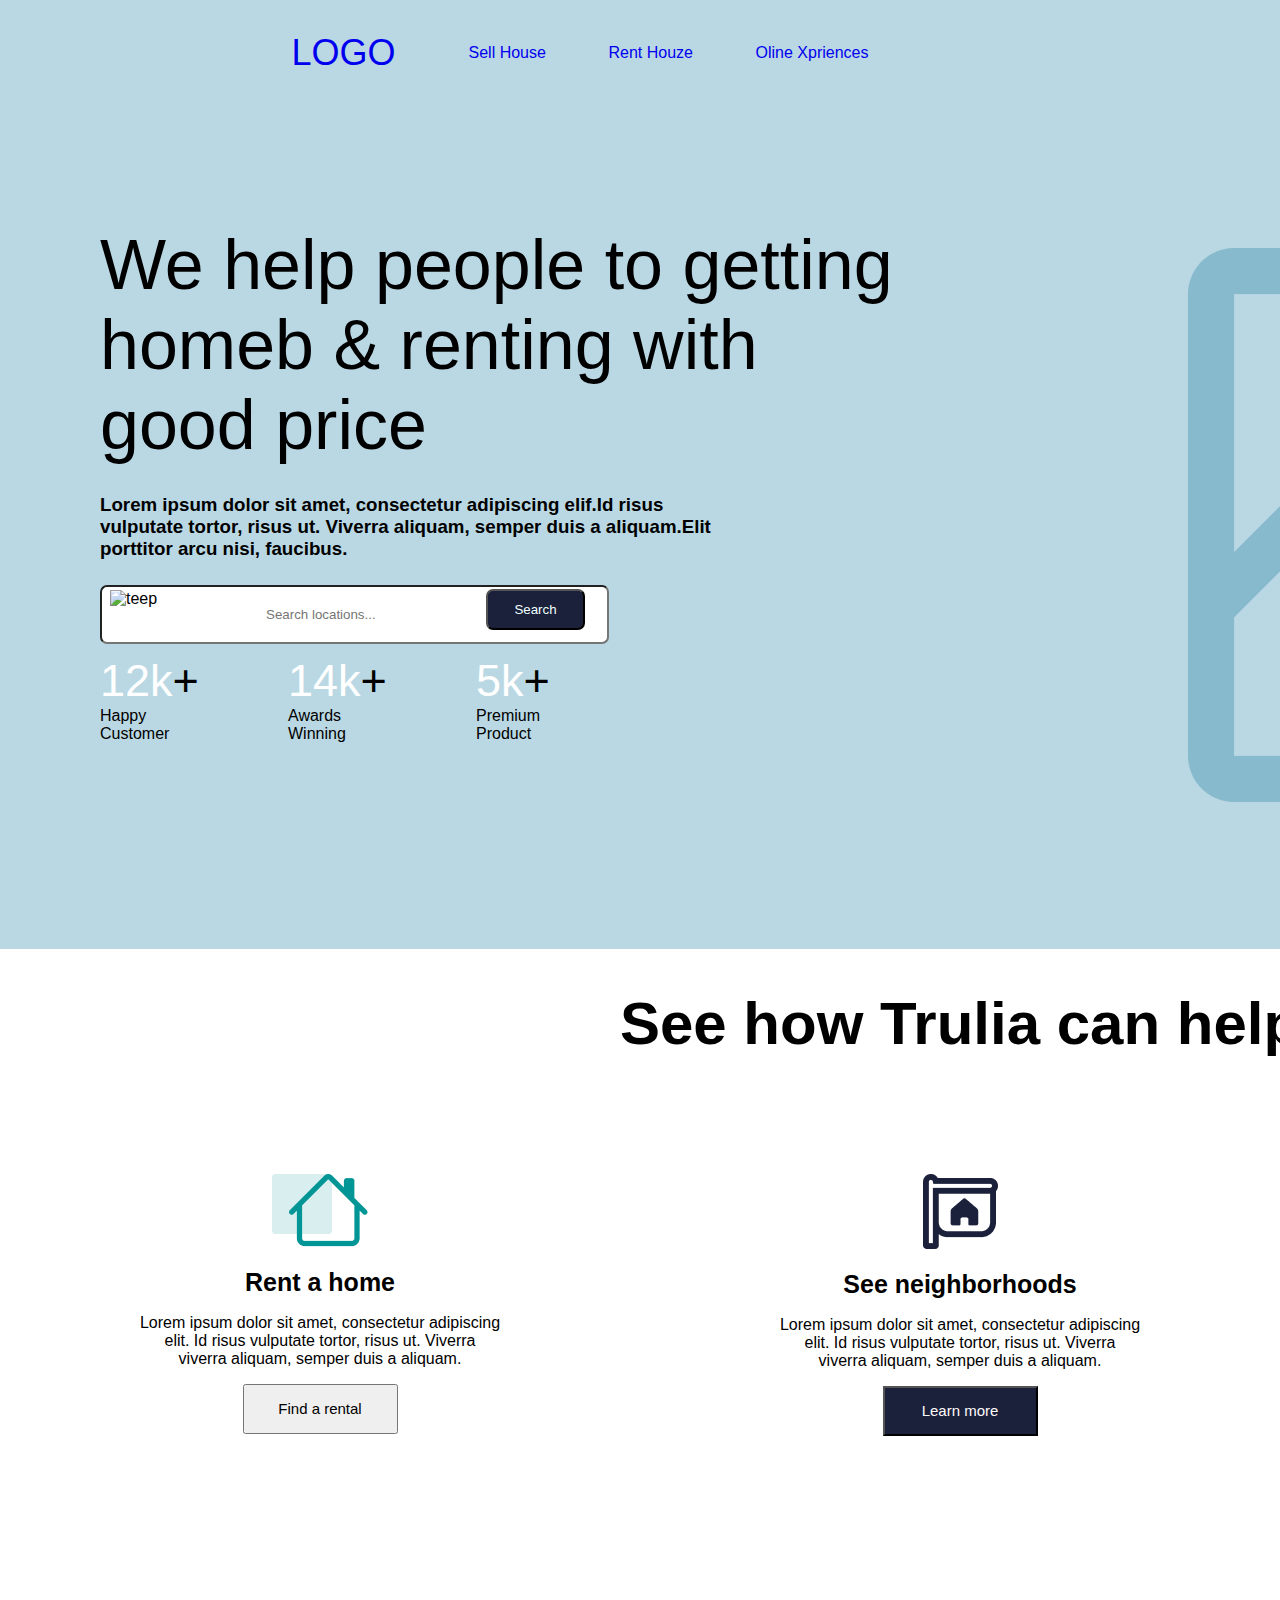
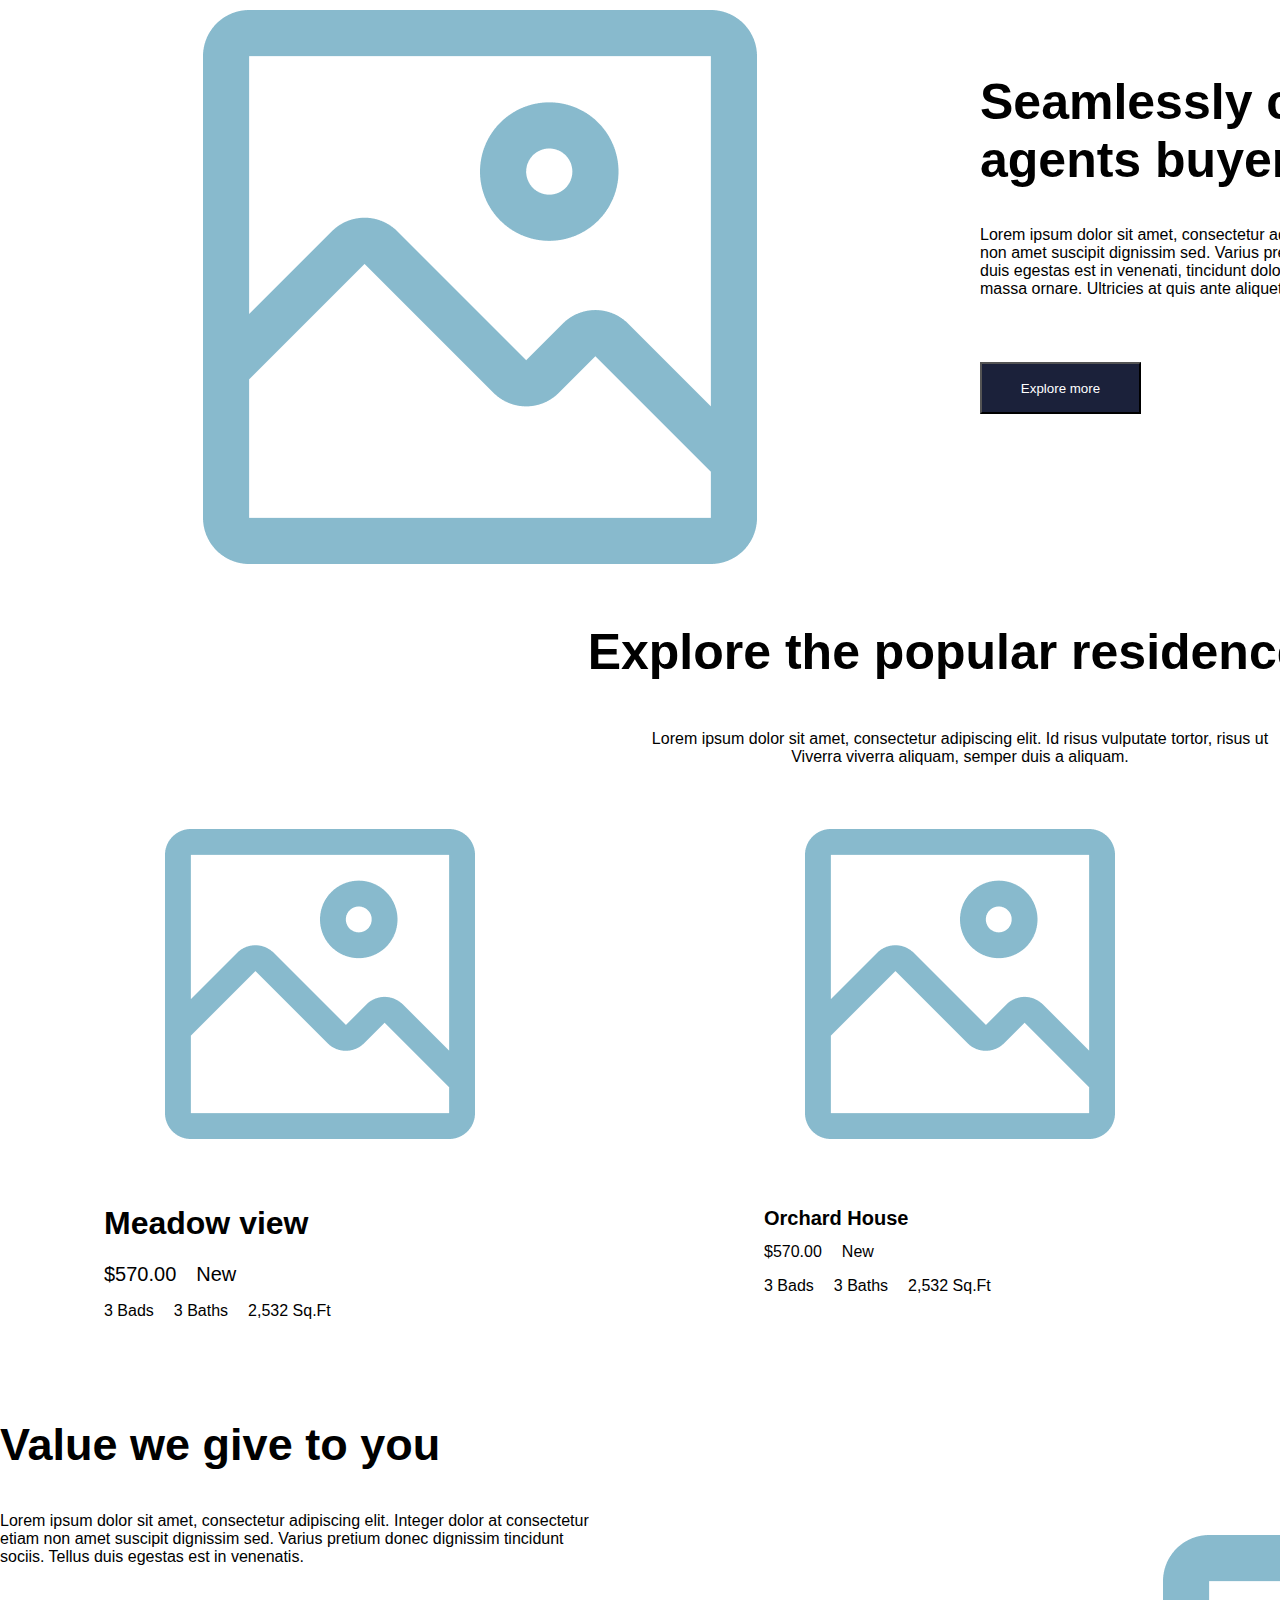
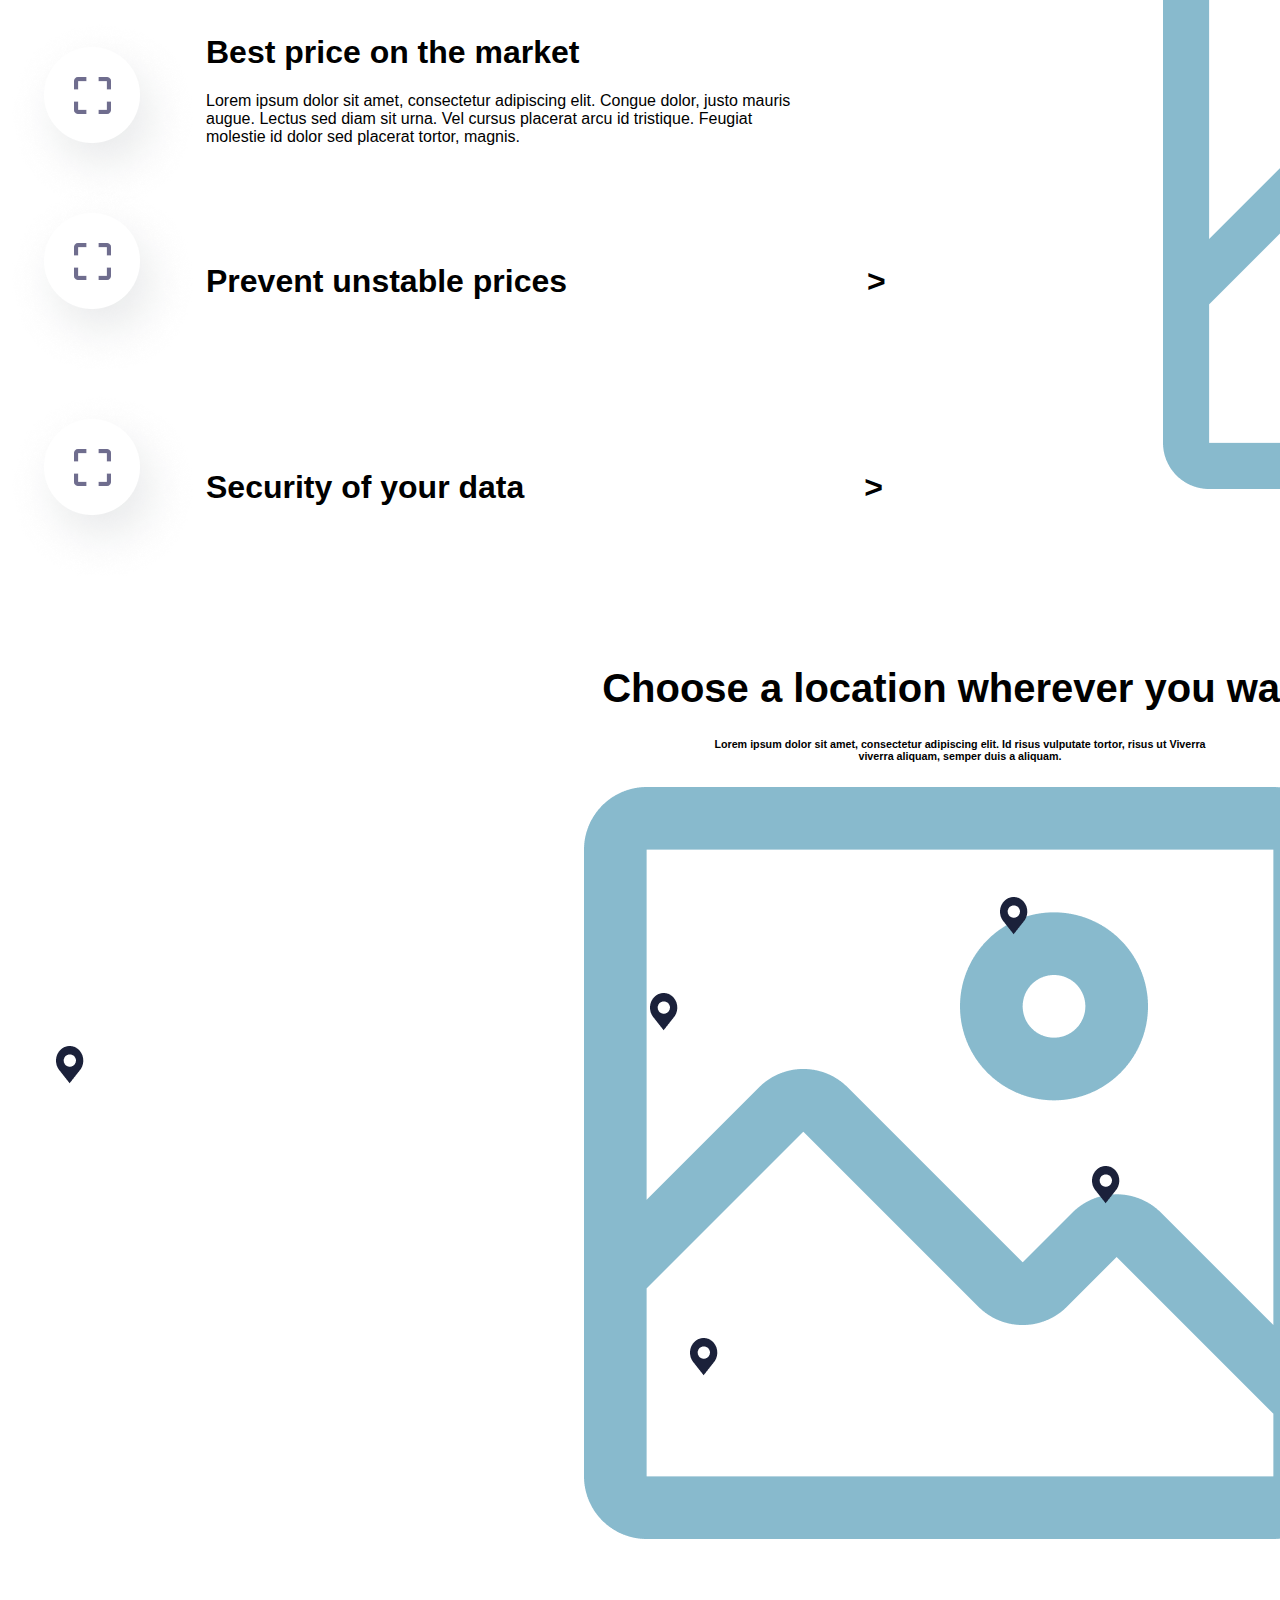
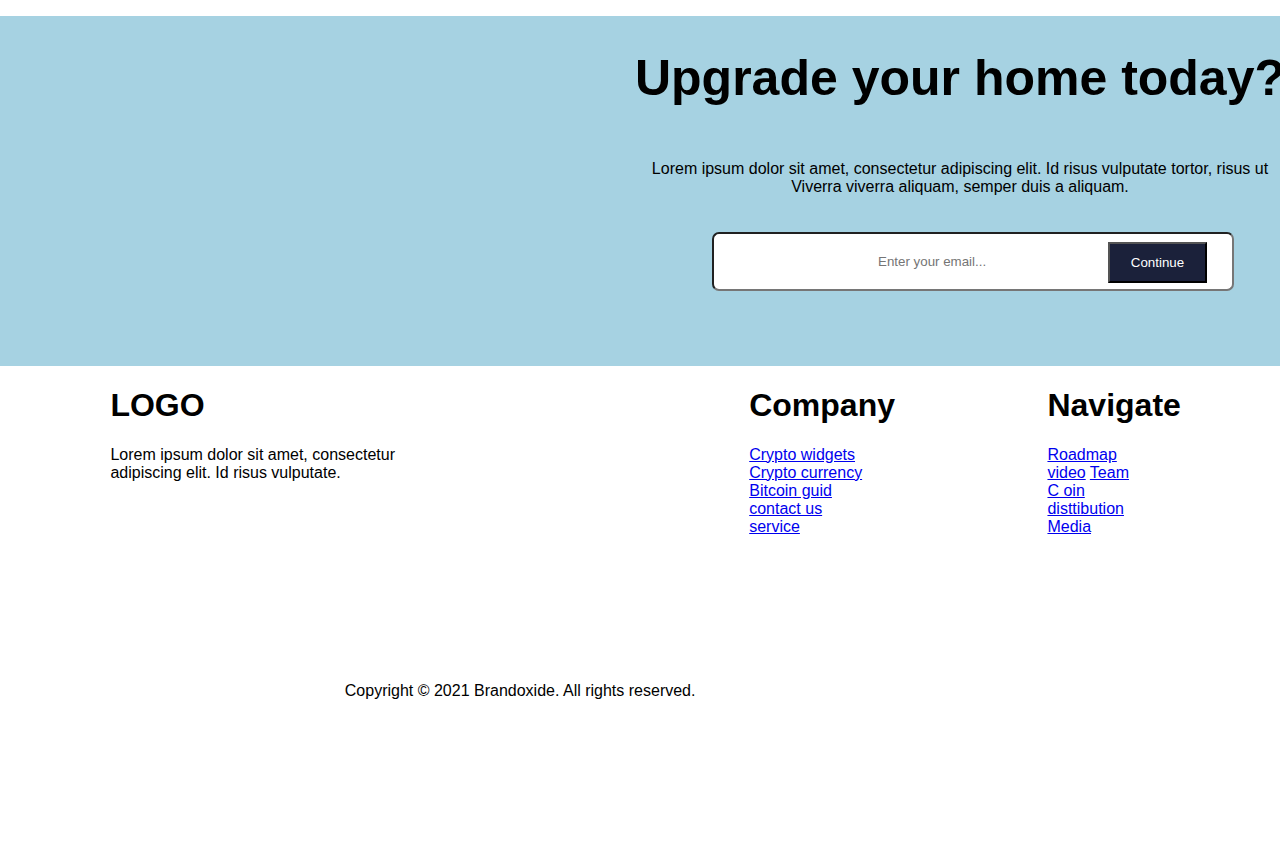
==== index.html @ f3834eff "furts commit" ====
<!DOCTYPE html>
<html lang="en">
<head>
    <meta charset="UTF-8">
    <meta http-equiv="X-UA-Compatible" content="IE=edge">
    <meta name="viewport" content="width=device-width, initial-scale=1.0">
    <title>Document</title>
    <link rel="stylesheet" href="./css/style.css">
</head>
<body>                                                                                                                                                                                                                                                                                                                                  
    <header> 
        <div class="headCon1">
            <a href="#" class="retbul">LOGO</a>
            <div class="nabber">
                <a href="#" class="rethomme">Sell House</a>
                <a href="#" class="aquae">Rent Houze</a>
                <a href="#"  class="qahfa">Oline Xpriences</a>
            </div>
        </div>
            
        <div class="headCon2">
            <a href="#" class="terrsp">Sign  In</a>
       
            <div class="retver">
                <button href="#" class="topmaa">Register</button>
            </div>
        </div>   
    </header>
     <section class="onePage">
         <div class="revanch">
                <div class="canas1">
                    <div class="fateras">We help people to getting homeb & renting with good price</div>
                 </div>
                <div class="redret1">
                    <h3 class="uzunmi">Lorem ipsum dolor sit amet, consectetur adipiscing elif.Id risus vulputate tortor, risus ut.
                            Viverra aliquam, semper duis a aliquam.Elit porttitor arcu nisi, faucibus.</h3>
                </div>
        
                <div class="koptok2">
                    <input type="text" id="text" placeholder="Search locations..." name="Search locations..">
                    <div class=" reqeuy">
                         <img src="img/Search.png" alt=" teep">
                        
                    </div>
                    <div class="dataf">
                        <button class="refret">Search</button>
                    </div>
                </div> 
                <div class="dajjaOta">
                    <div class="dajja">
                        <span href="#" class="rettak">12k<span>+</span></span>
                        <span href="#" class="hdfgsd">Happy  Customer</span>
                    </div>
                    <div class="dajja">
                        <span href="#" class="rettak">14k<span>+</span></span>
                        <span href="#" class="hdfgsd">Awards <br/>Winning</span>
                    </div>
                    <div class="dajja">
                        <span href="#" class="rettak">5k<span>+</span></span>
                        <span href="#" class="hdfgsd">Premium Product</span>
                    </div>
                </div> 
            </div>

                <div class="pench">
                <div class="redder">
                        <img src="./img/Group  tedr.png" alt="sheep">
                </div>
            </div>
    </section> 
    <section class="ikkiPage">
        <div class="kantener1">
           <h1>See how Trulia can help</h1>
        </div>
        <div class="konter2">
            <div class="bola1">
                <img src="./img/Group 22.png" alt="">
                <h1 class="boopd">Rent a home</h1>
                <p class="nader">Lorem ipsum dolor sit amet, consectetur adipiscing elit. Id risus vulputate tortor,
                     risus ut. Viverra viverra aliquam, semper duis a aliquam.</p>
                <button class="marta">Find a rental</button>
            </div>
            <div class="bolakay2">
                <img src="./img/Group12.png" alt="">
                <h1 class="boopd">See neighborhoods</h1>
                <p class="nader">Lorem ipsum dolor sit amet, consectetur adipiscing elit. Id risus vulputate tortor,
                     risus ut. Viverra viverra aliquam, semper duis a aliquam.</p>
                <button class="hreade">Learn more</button>
            </div>
        
            <div class="bolaga3">
                <img src="./img/Group 22.png" alt="">
                <h1 class="boopd">Buy a home</h1>
                <p class="nader">Lorem ipsum dolor sit amet, consectetur adipiscing elit. Id risus vulputate tortor,
                     risus ut. Viverra viverra aliquam, semper duis a aliquam.</p>
                <button class="marta">Find a home</button>
            </div>
        </div> 
    </section>
    <section class="texnika3">
        <div class="opshis1">
            <img src="./img/Group  tedr.png" alt="">
        </div>
        <div class="buladi2">
            <h1 class="happa1">Seamlessly connecting agents buyers,
                and sellers  
            </h1>
                <p class="hafatpe2">Lorem ipsum dolor sit amet, consectetur adipiscing elit.
                Integer dolor at consectetur etiam non amet suscipit dignissim sed.
                Varius pretium donec dignissim tincidunt sociis. Tellus duis egestas est in venenati,
                tincidunt dolor ut eu.
                Cursus tincidunt urna, quis duis sed massa ornare.
                Ultricies at quis ante aliquet fringilla.
            </p>
            <button class="happo">Explore more</button>
        </div>
    </section>
    <section class="karzen0">
        <div class="vaytte1">
            <h1 class="ballep1">Explore the popular residences</h1>
            <p class="navbat2">Lorem ipsum dolor sit amet,
                 consectetur adipiscing elit.
                 Id risus vulputate tortor,
                 risus ut Viverra viverra aliquam,
                 semper duis a aliquam.
            </p>
        </div>
        <div class="ggddrr">
            <div class="vazifa1">
                <div class="varser1">
                <img src="./img/Group 23.png" alt="">
                </div>
                <div class="alloo1">
                   <h1 class="allee1">Meadow view</h1>
                   <span class="defre2">$570.00<span class="perfe1">New</span></span>
                   <p class="marfe3"><span> 3 Bads<span class="marfe5">3 Baths<span class="marref">2,532 Sq.Ft</span></span></span></p> 
                </div>
            </div>
            <div class="vaziyat2">
                <div class="vazzzif12">
                <img src="./img/Group 23.png" alt="">
                </div>
                <div class="allo13">
                    <h1 class="allee114">Orchard House</h1>
                    <span class="defre15">$570.00<span class="perfe16">New</span></span>
                    <p class="marfe17">3 Bads<span class="marfi18">3 Baths<span class="marf19">2,532 Sq.Ft</span></span></p> 
                 </div>
            </div>
            <div class="vadaga3"> 
                <div class="vadter20">
                <img src="./img/Group 23.png" alt="">
                </div>
                <div class="allo21">
                    <h1 class="allee22">School House</h1>
                    <span class="defre23">$570.00<span class="perfe25">New</span></span>
                    <p class="marfe26">3 Bads<span class="marfi28">3 Baths<span class="marf29">2,532 Sq.Ft</span></span></p> 
                 </div>
            </div>
        </div>
    </section>
    <section class="kantenir111">
        <div class="kantur22">
            <h1 class="kante1">Value we give to you</h1>
            <p class="konte2">Lorem ipsum dolor sit amet, consectetur adipiscing elit.
                 Integer dolor at consectetur etiam non amet suscipit dignissim sed.
                 Varius pretium donec dignissim tincidunt sociis.
                 Tellus duis egestas est in venenatis.
            </p>
            <div class="konmrte3">
                <div class="kollt1">
                    <img src="./img/Group 35.png" alt=""> 
                </div> 
                <div class="kolmar2">                                                    
                    <h1 class="konmer1">Best price on the market</h1>
                    <p class="karew">Lorem ipsum dolor sit amet, consectetur adipiscing elit.
                     Congue dolor, justo mauris augue. Lectus sed diam sit urna.
                     Vel cursus placerat arcu id tristique.
                     Feugiat molestie id dolor sed placerat tortor, magnis.
                    </p>
                </div>        
            </div>
            <div class="konbar3">
                <img src="./img/Group 35.png" alt="">
                <h1 class="kaweq3">Prevent unstable prices<span class="terrop">></span></h1>
            </div>
            <div class="konqer4">
                <img src="./img/Group 35.png" alt="">
                <h1 class="kaweq4">Security of your data<span class="terrop4">></span></h1>
            </div>
            
        </div>
        <div class="kantyur33">
            <img src="./img/Group  tedr.png" alt="">
        </div>
    </section>
    <section class="papkalar">
            <h1 class="papka1">Choose a location wherever you want</h1>
            <h6 class="papku2">Lorem ipsum dolor sit amet, consectetur adipiscing elit. Id risus vulputate tortor, risus ut Viverra viverra aliquam, semper duis a aliquam.</h6>
            <div class="pappala3"> 
                <img src="./img/Group 43.png" alt=""> 
             </div> 
             <img src="./img/Group 95.png" class="location1" alt="">
             <img src="./img/Group 95.png" class="location2" alt="">
             <img src="./img/Group 95.png" class="location3" alt="">
             <img src="./img/Group 95.png" class="location4" alt="">
             <img src="./img/Group 95.png" class="location5" alt="">
             <img src="./img/Group 95.png" class="location6" alt="">
             <img src="./img/Group 95.png" class="location7" alt="">
    </section>
    <section class="jurnal">
        <h1 class="jurna02">Upgrade your home today?</h1>
        <p class="jurnoa03">Lorem ipsum dolor sit amet,
             consectetur adipiscing elit.
             Id risus vulputate tortor,
            risus ut Viverra viverra aliquam,
             semper duis a aliquam.
        </p>
        <div class="jurnobe04">
            <input type="text" id="text" placeholder="Enter your email..." name="Search locations..">
        <div class="tyulon05">   
            <button class="turtyul05">Continue</button>
        </div>      
        </div>
    </section>
    <section class="papkalll">
        <div class="paaaa11">
            <div class="paaaaa1">
                <h1>LOGO</h1>
                <p>Lorem ipsum dolor sit amet, consectetur adipiscing elit. Id risus vulputate.</p>
            </div>        
            <div class="paaaaap2">
                <div href="#" class="ppaa1">
                <h1>Company</h1>
                <a href="#">Crypto widgets</a> 
                <a href="#"> Crypto currency</a>
                <a href="#">Bitcoin guid </a>
                <a href="#">contact us</a>
                <a href="#">service</a>
                </div>  
                    
                <div class="ppaa2">
                    <h1 href="#" >Navigate</h1>                
                    <a href="#">Roadmap</a> 
                    <a href="#">video</a>  
                    <a href="#">Team</a>   
                    <a href="#">C oin disttibution</a>   
                    <a href="#">Media</a>   
                </div>
                
                <div class="pppaa3">
                    <h1 href="#" class="psaqer">products</h1>
                    <a href="#">Hardware</a>   
                    <a href="#">Mining</a>    
                    <a href="#">Terade calls </a>    
                    <a href="#">Software</a>    
                    <a href="#">media</a>    
                
                </div>    
                <div class="ppaaa4">
                    <h1 href="#" class="lputer14">contact us</h1>
                    <a href="#">Mailing address</a>   
                    <a href="#">Suite 1100</a>    
                    <a href="#">0197876236</a>    
                    <a href="#">gmail</a>    
                </div>       
            </div>
        </div>
        <div class="battoppp">
            <p>Copyright © 2021 Brandoxide. All rights reserved.
            </p>
            <div class="batttpp">
                <p class="rred">Terms & Agreements</p>
                <div class="retter">
                <p class="fssser">Privecy Policy</p>
                </div>
            </div>
        </div>
    </section>
</body>
</html>
---- css/style.css ----
body{
    height: 952px;
    width: 1920px;
    margin: auto;
    font-family: sans-serif;
}
header{
    margin: 0 auto;
    width: 1920px;
    height: 105px;
    display: flex;
    align-items: center;
    justify-content:space-around;
    background: #BAD8E3; 
    
}
.headCon1{
    display: flex;
    align-items: center;
    justify-content:space-around;
    width: 650px;
    
    
    
}
.retbul{

   font-size: 36px;
   text-decoration: none;
}

.nabber{
    width: 400px;
    display: flex;
    justify-content: space-between;
    align-items: center;
}
.nabber >a{
    text-decoration: none;
}
  
.headCon2{
    display: flex;
    align-items: center;
    justify-content:space-between; 
     width: 250px;
    
}
.terrsp{
    text-decoration: none;
      font-size: 20px;
}
   
.topmaa{
   color: lemonchiffon;
   border-radius: 7px;
   height: 48px;
   width: 134px; 
   text-decoration: none;
   background-color: #1B213A;   
}

.onePage{
    margin: 0 auto;
    width: 1920px;
    height: 844px;
    display: flex;
    justify-content:center;
    background: #BAD8E3;
    
}

.revanch{
    width: 50%; 
    margin-left: 100px                                                                                                                                                                                      ;
}
.canas1{
    height:245px;
    width: 818px; 
    margin-top:120px ;
}
.fateras{
    font-size: 70px;
    text-decoration: none;
}
.redret1{
    margin-top: 24px;
    height: 91px;
    width: 630px;
}
.koptok2{
    height: 50px;
    width: 496px;
    display: flex;
    justify-content: space-between;
    position:absolute;
   
    
}
.reqeuy{
    position:absolute;
    top: 5px;
    left:10px;
    
}
input{
    padding: 0 164px;
     border-radius: 7px;
}




.rettop{
    text-decoration: none;
    
  
}
.dataf{
    position: absolute;
    top: 4px;
    right: 11px;
    
}
.refret{
    width: 99px;
    height: 41px;
    background-color: #1B213A;
    color: azure;
    border-radius: 7px;
}

.dajjaOta{
    display: flex;
    width: 496px;
    justify-content: space-between;
    margin: 70px 0;
}
.dajja{
    height: 106px;
    width: 120px;
    border-radius: nullpx;

}
.rettak{
    font-size:45px ;
    color: white;
}
.rettak >span{
    color: black;
}


.pench{
    width: 50%;
    text-align: center;
    align-self: center;
}

.ikkiPage{
    height: 600px;
    width: 1920px;
}
.kantener1{
    height: 80px;
    text-align: center;
    font-size: 30px;
}
.konter2{
    height: 510px;
    display: flex;
    align-items: center;
    justify-content:space-around ;
}
.bola1{
    height: 300px;
    width:361px ;
    text-align: center;
}
.boopd{
    font-size: 25px;
}
.marta{
    height: 50px;
    width: 155px;
    font-size: 15px;
}
.bolakay2{
    height: 300px;
    width:361px ;
    text-align: center;
}
.hreade{
    height: 50px;
    width: 155px;
    font-size: 15px;
    background-color: #1B213A;
    color: snow; 
}

.bolaga3{
    height: 300px;
    width:361px ;
    text-align: center;
}
.texnika3{
    height:600px ;
    width: 1920px;
    display: flex;
}
.opshis1{
    width: 50%;
    align-self: center;
    text-align: center;
}
.buladi2{
    padding-left: 20px;
    padding-top: 50px;
}
.happa1{
    width: 650px;
    height: 120px;
    font-size: 50px;
}
.hafatpe2{
    height: 120px;
    width: 645px;
}
.happo{
    height: 52px;
    width: 161px;
    background-color: #1B213A;
    color: #FFFFFF;
}
.karzen0{
    height: 800px;
    width: 1920px;
    margin: auto;
}
.vaytte1{
    width: 1920px;
    height: 210px;
    display: flex;
    flex-direction: column;
    align-items: center;
    text-align: center;

}     
.ballep1{
    font-size: 50px;                                                                              b  
}
.navbat2{
   width: 623px; 
}
.ggddrr{
    height: 590px;
    display: flex;
    justify-content: space-around;
}
.vazifa1{
    height: 520px;
    width: 472px;
}
.varser1{
   text-align: center;
   padding-top: 30px;
}
.alloo1{
    padding-left: 20px;
    padding-top: 40px;
} 
.perfe1{
    padding-left: 20px;
}
.defre2{
    font-size: 20px;
}

.marfe5{
    margin: 20px;
}
.marref{
    margin-left: 20px;
}  

.vaziyat2{
    height: 520px;
    width: 472px;
}
.vazzzif12{
    text-align: center; 
    padding-top: 30px;
 }
     
 .allo13{
     padding-left: 40px;
     padding-top: 50px;
 }
 .allee114{
     font-size: 20px;
 }
 .perfe16{
     margin-left: 20px;
 }
 
 .marfi18{
     margin: 20px;
 }
.marf19{
    margin-left: 20px;
}
.vadaga3{
    height: 520px;
    width: 472px; 
}
.vadter20{
    text-align: center; 
    padding-top: 30px;
 }
     
 .allo21{
     padding-left: 40px;
     padding-top: 50px;
 }
 .allee22{
     font-size: 20px;
 }
 .perfe25{
     margin-left: 20px;
 }
 
 .marfi28{
     margin: 20px;
 }
 .marf29{
     margin-left: 20px;
 }


 .kantenir111{
     height: 850px;
     width: 1920px;
     display: flex;
 }
 .kantur22{
    width: 50%;
    height: 850px;    
}
.kante1{
    width: 469px;
    height: 63px;
    font-size: 45px;
}
.konte2{
    width: 598px;
    height: 84px;
    
}
.konmrte3{
    height: 166px;
    width: 806px;
    display: flex;
   
}
.konbar3{
   display: flex;
   align-items: center; 
}
.terrop{
    margin-left: 300px;
}
.konqer4{
    display: flex;
    align-items: center; 
 }
 .terrop4{
     margin-left: 340px;
 }

     
.kantyur33{
    width: 50%;
    text-align: center;
    align-self: center;
}
.papkalar{
    height: 950px;
    width: 1920px;
    align-self: center;
    text-align: center;
    position: relative;
}   
.location1{
    position: absolute;
    top: 380px;
    left: 56px;
}
.location2{
    position: absolute;
    left: 650px;
    top: 327px;
}
.location3{
    position: absolute;
    top: 231px;
    left: 1000px;
}
.location4{
    position: absolute;
    top: 370px;
    right: 540px;
}
.location5{
    position: absolute;
    top: 500px;
    right: 800px;
}
.location6{
    position: absolute;
    bottom: 240px;
    left:690px ;
}
.location7{
    position: absolute;
    bottom: 200px;
    right: 450px;
}
.papka1{
    font-size: 40px;
}
.papku2{
    padding: 0 700px;
}
.pakar1{
    position: absolute;
    
}
.jurnal{
    height:350px ;
    width: 1920px;
    display: flex;
    flex-direction: column;
    align-items: center;
    text-align: center;
    background-color:#A6D2E2 ;
}
 
.jurna02{
    width: 660px;
    height: 61px;
    font-size: 50px;
    
}   
.jurnoa03{
    height: 56px;
    width: 623px;
    
}
.jurnobe04{
    width: 496px;
    height: 55px;
    position: relative;
} 
input{
  height: 55px;
  width: 190px;
}
.tyulon05{
    position: absolute;
    top: 10px;
    right: 1px;
}
.turtyul05{
    height: 41px;
    width: 99px;
    background-color:#1B213A ;
    color: white;
}
.papkalll{
    height: 500px;
    width: 1920px; 
}
.paaaa11{
    height: 300px;
    display: flex;
    justify-content: space-around ;
}
.paaaaa1{
    width: 17%; 
    flex-direction: column;
}
.paaaaap2{
    display: flex;
    justify-content: space-around;
    width: 60%;
}
.ppaa1{
    height:168px ;
    width: 115px;
    text-decoration: none;
}
.ppaa2{
    height:168px ;
    width: 95px;
}
.pppaa3{
    height: 168px;
    width: 88px;
}
.ppaaa4{
    height: 132px;
    width: 121px;
}
.battoppp{
    display: flex;
    justify-content: space-around;
    width: 106%;
}
.batttpp{
    display: flex;
    justify-content: space-between;
    width: 15%;
}
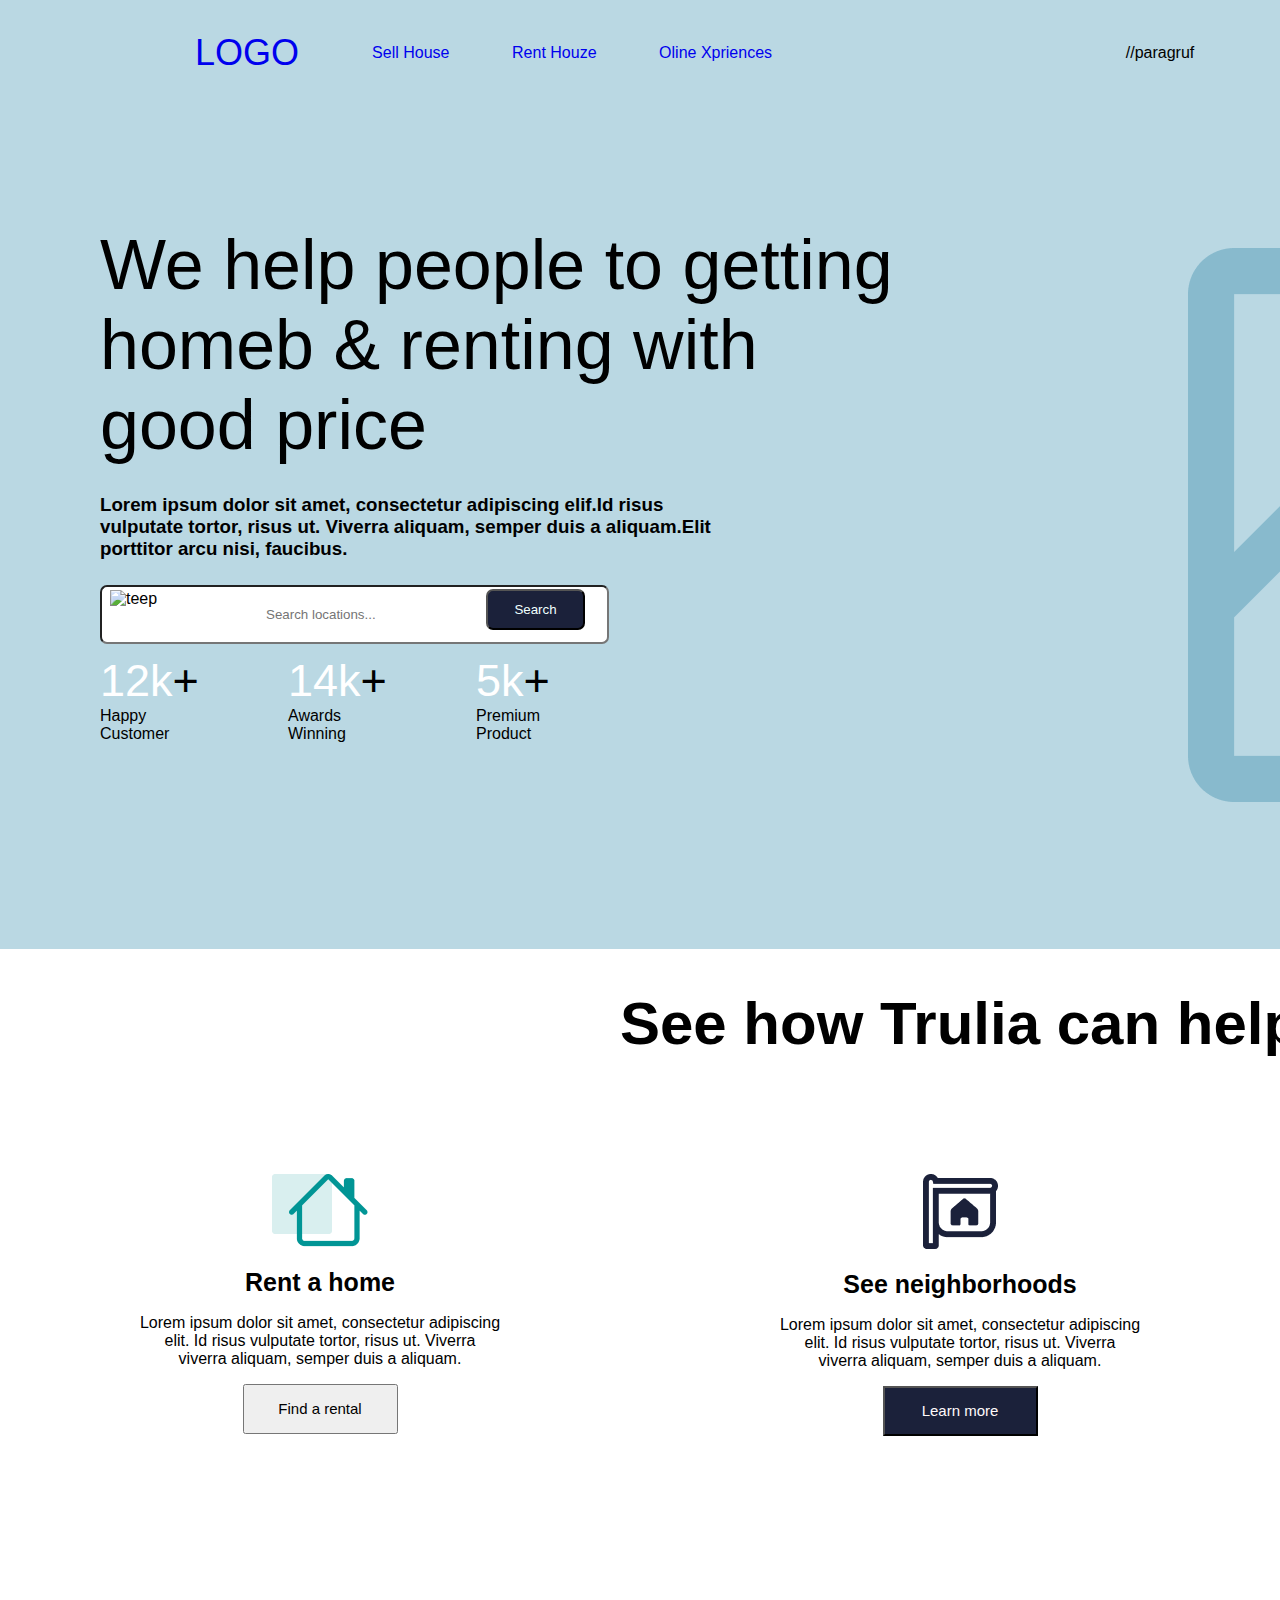
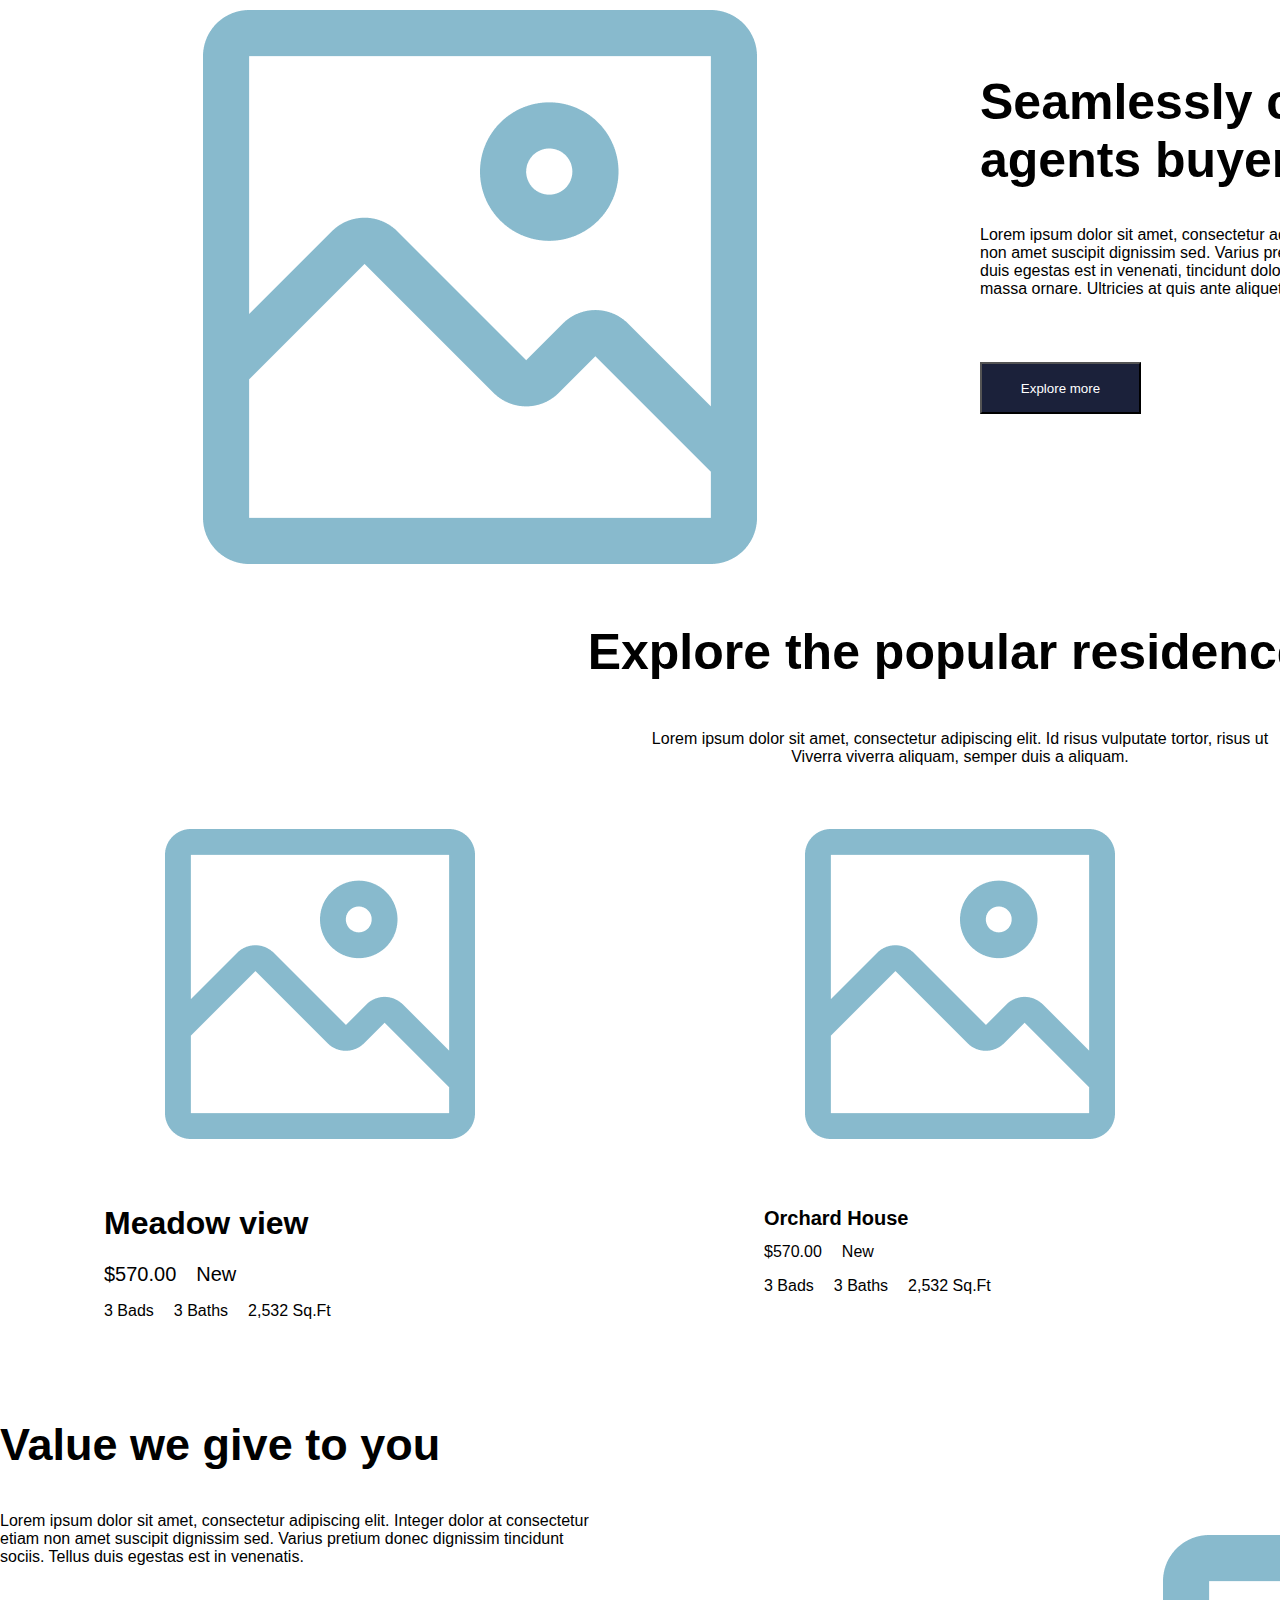
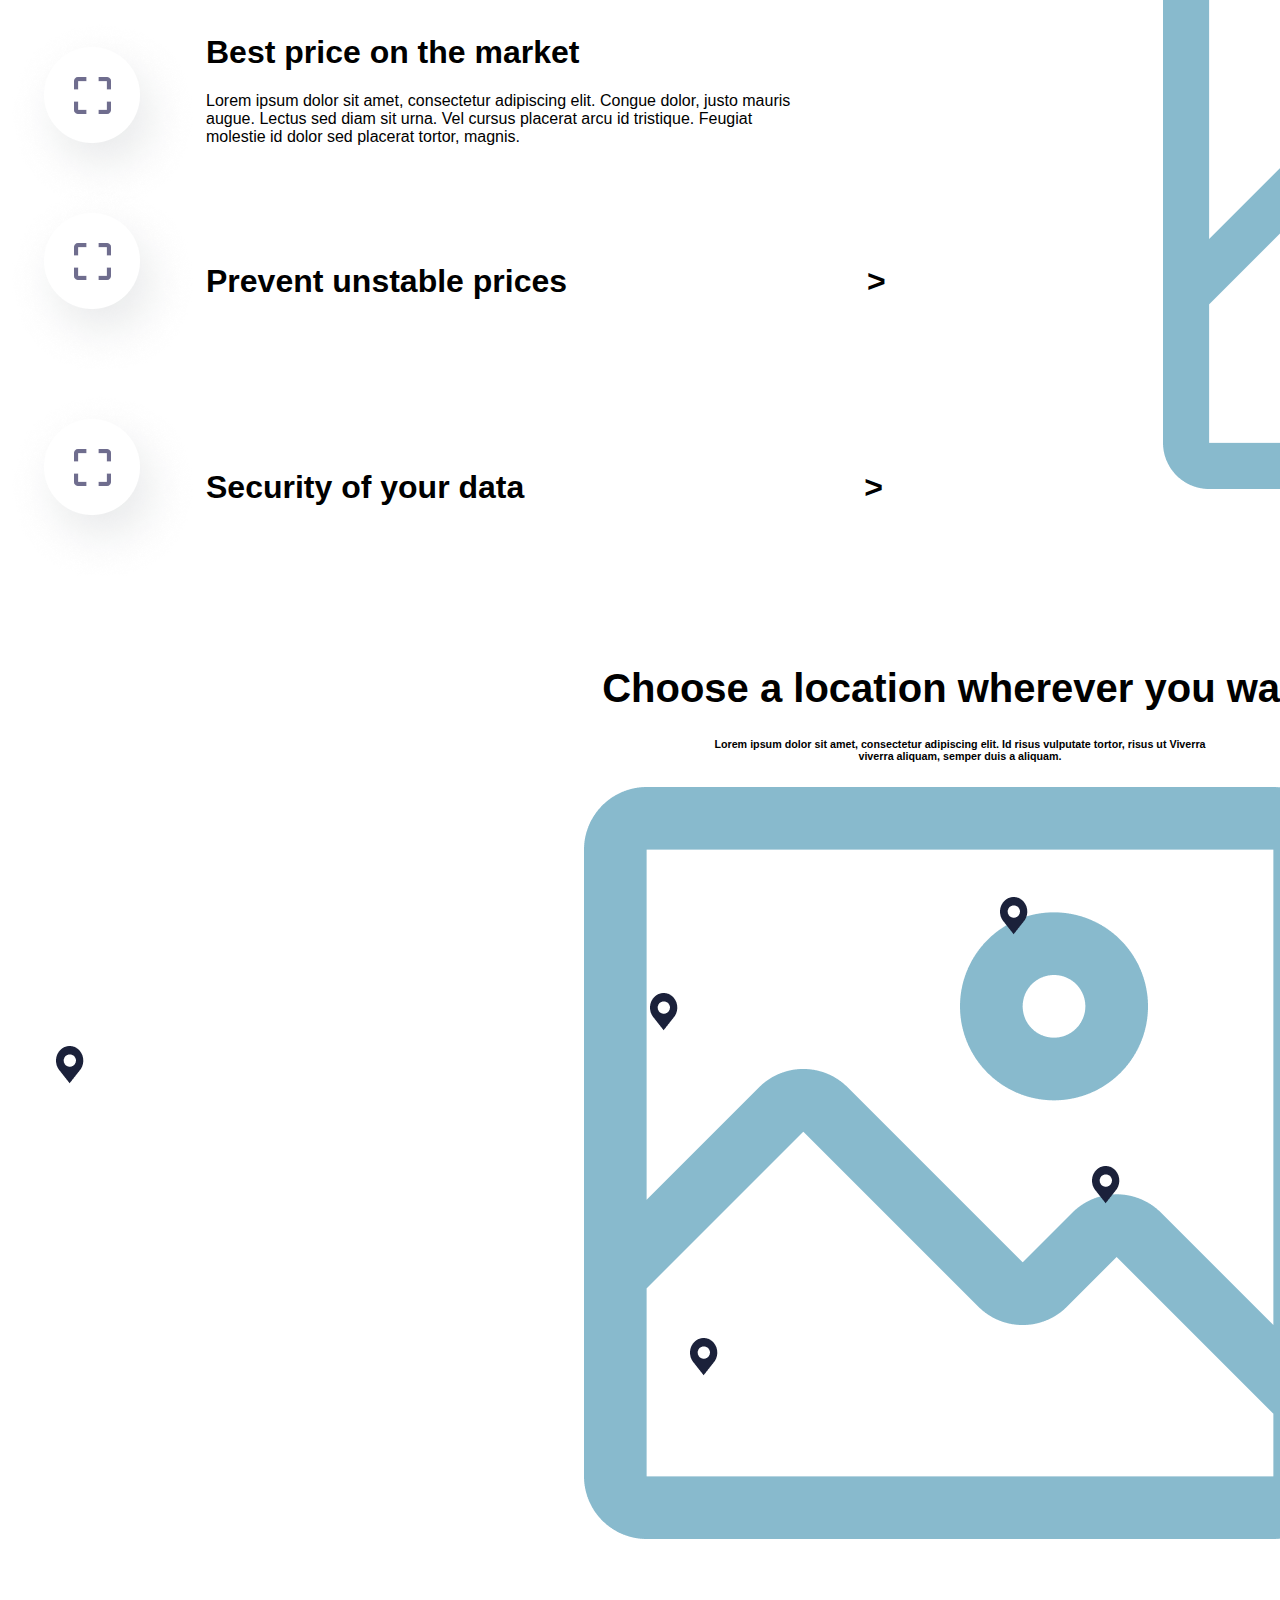
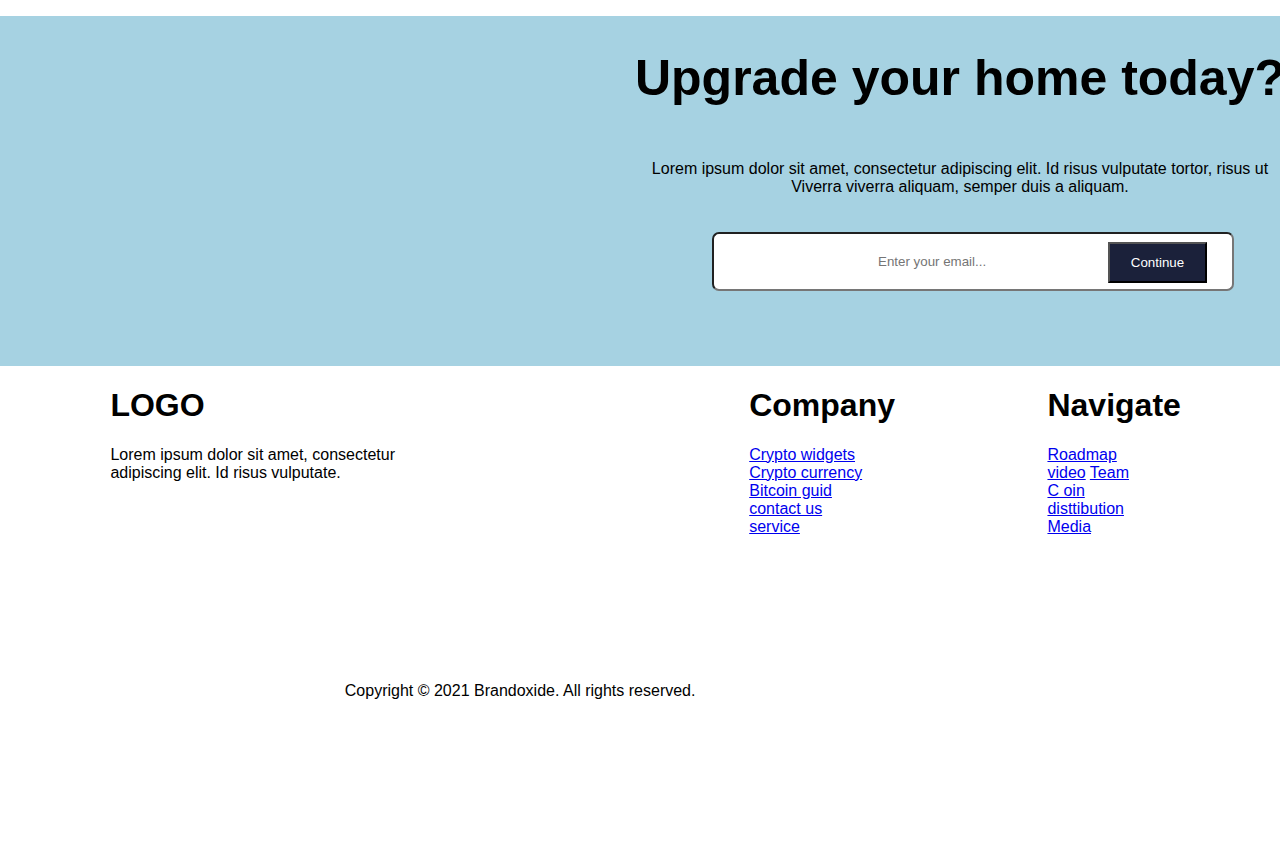
==== commit 968c3f07: "heder tuyu" ====
--- a/index.html
+++ b/index.html
@@ -17,6 +17,7 @@
                 <a href="#"  class="qahfa">Oline Xpriences</a>
             </div>
         </div>
+        //paragruf
             
         <div class="headCon2">
             <a href="#" class="terrsp">Sign  In</a>
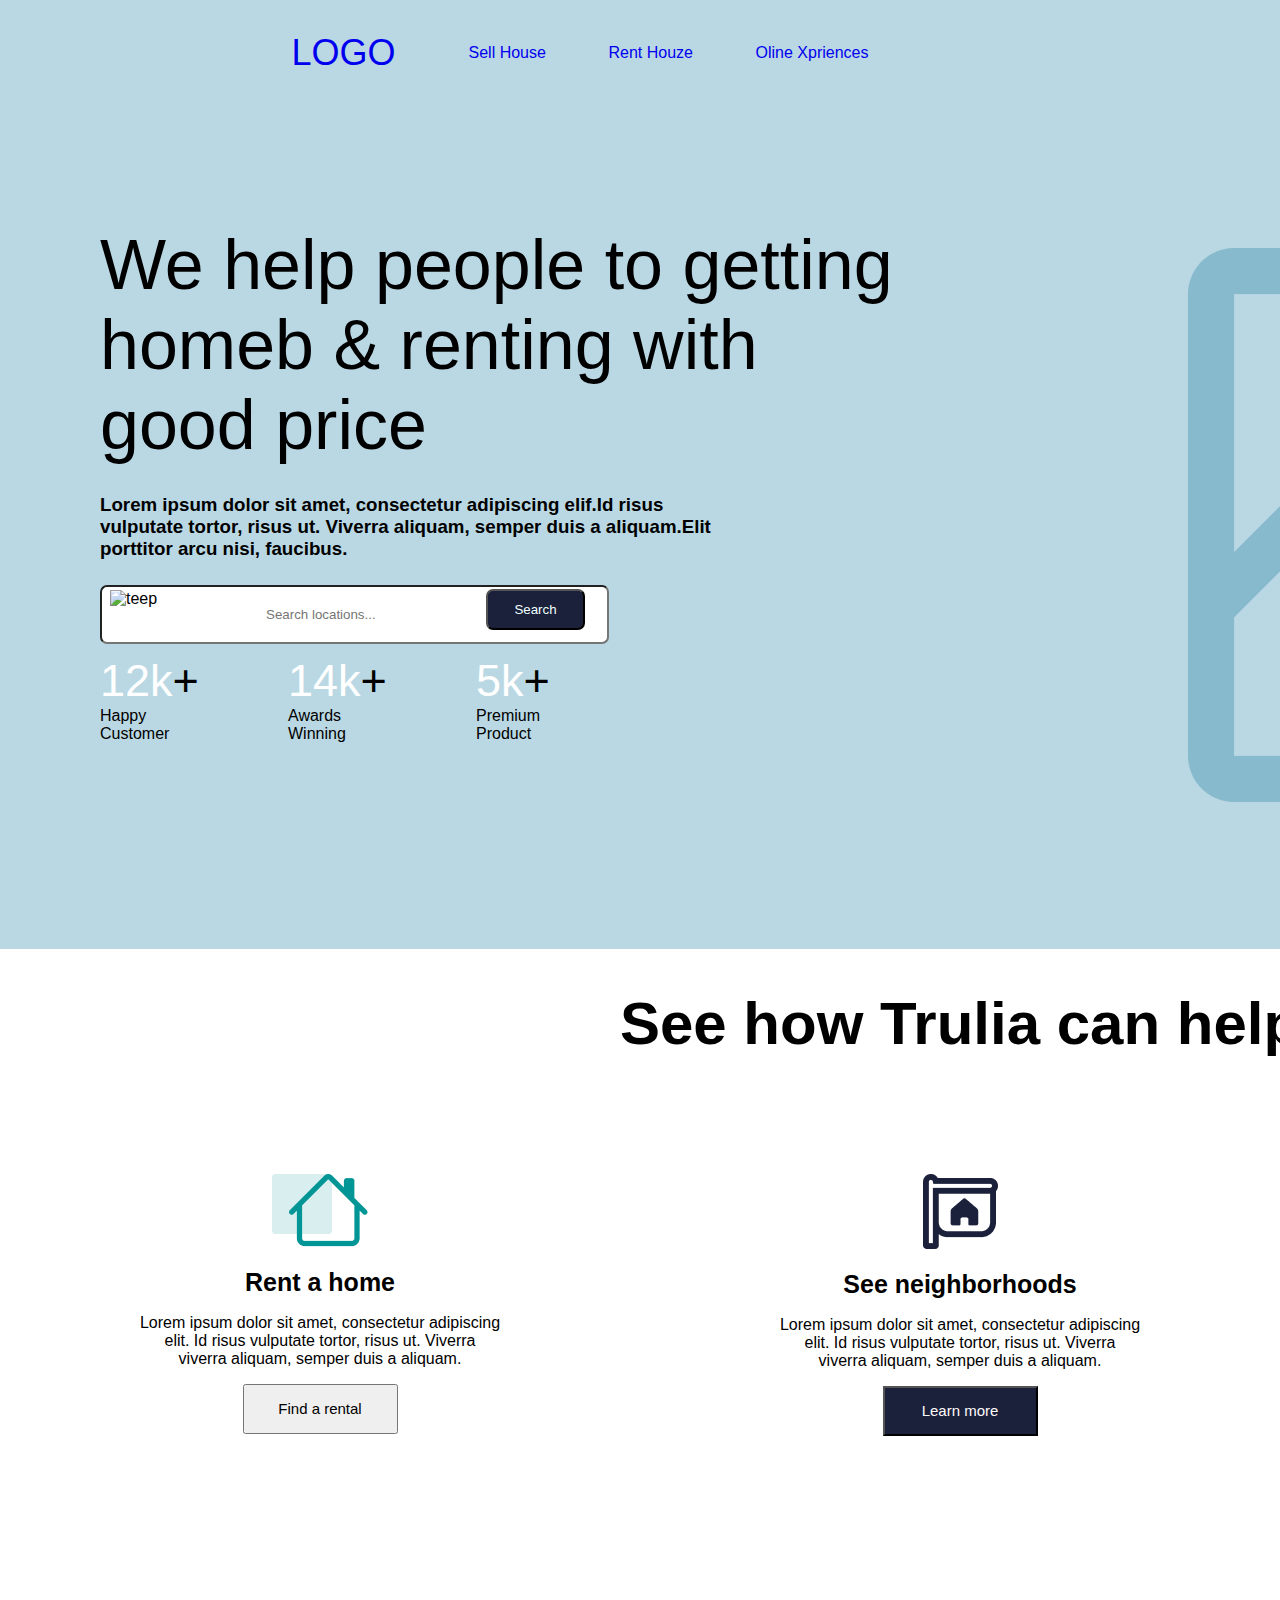
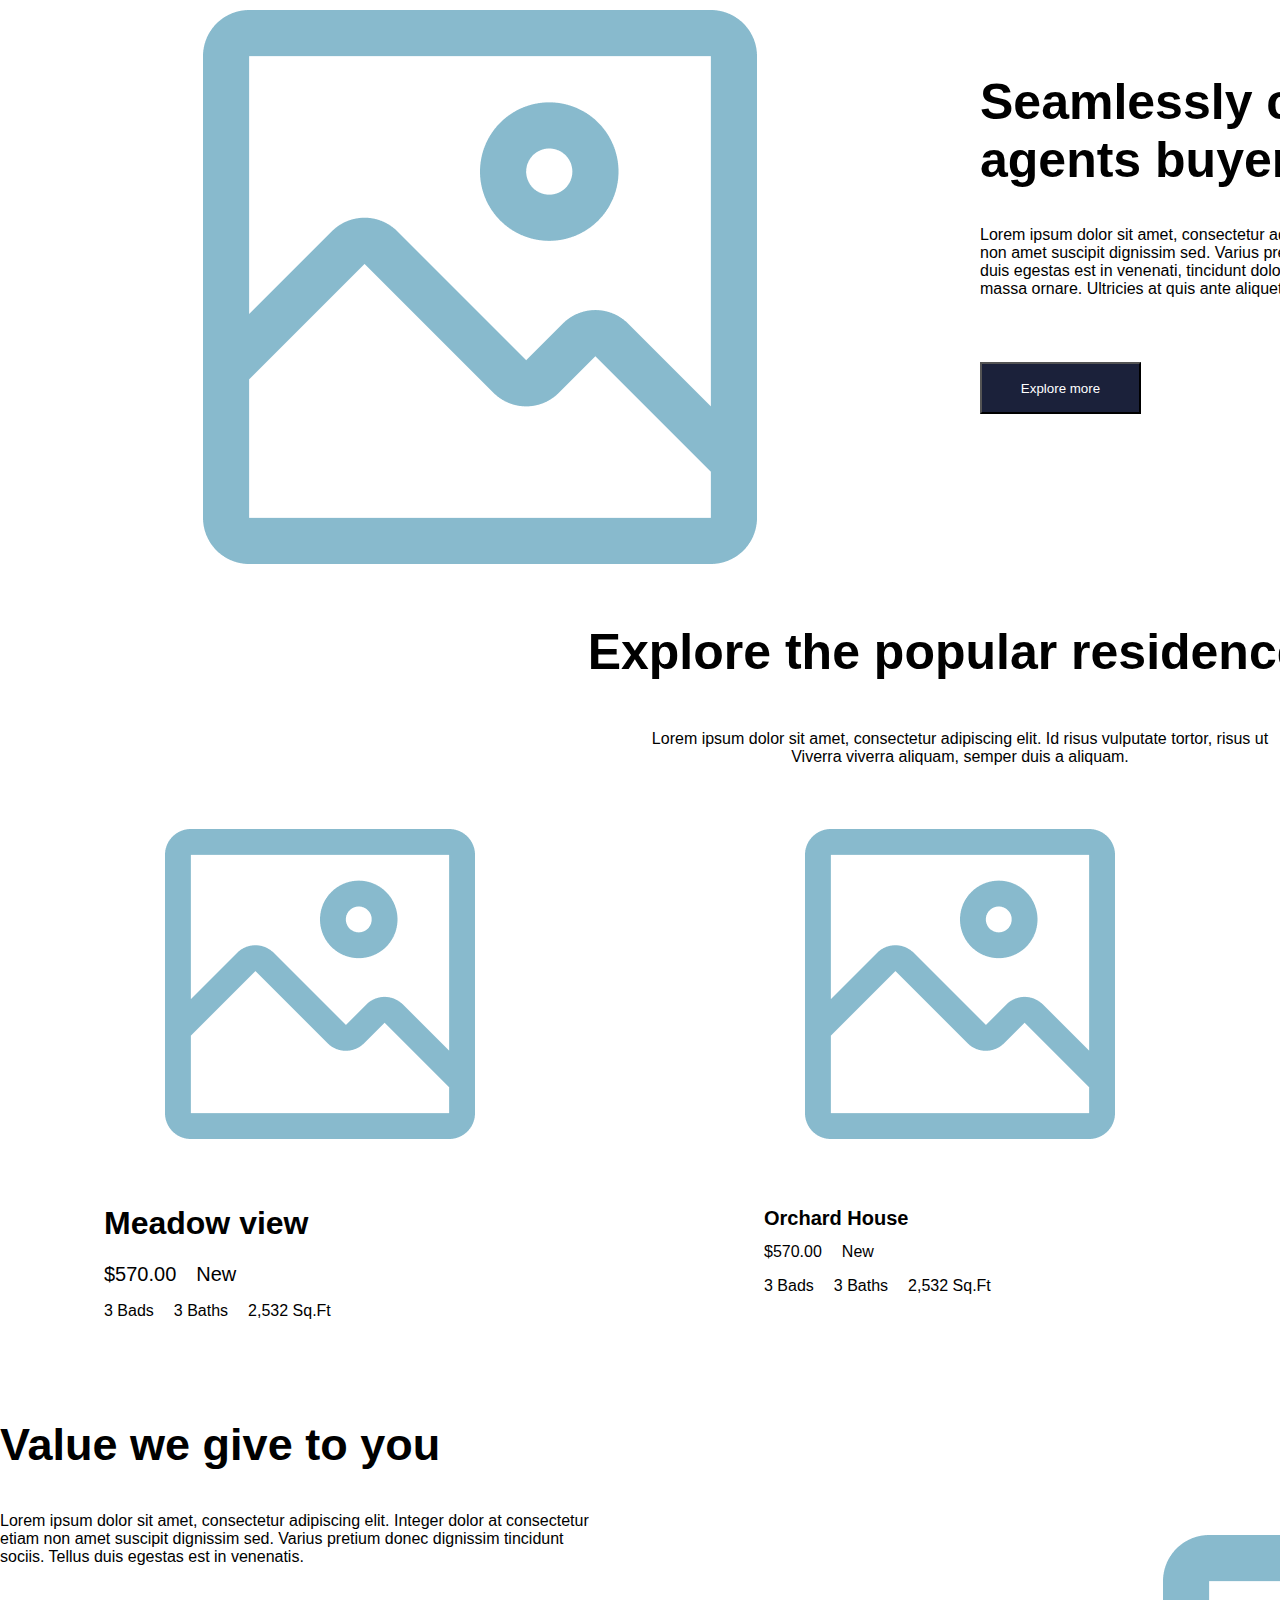
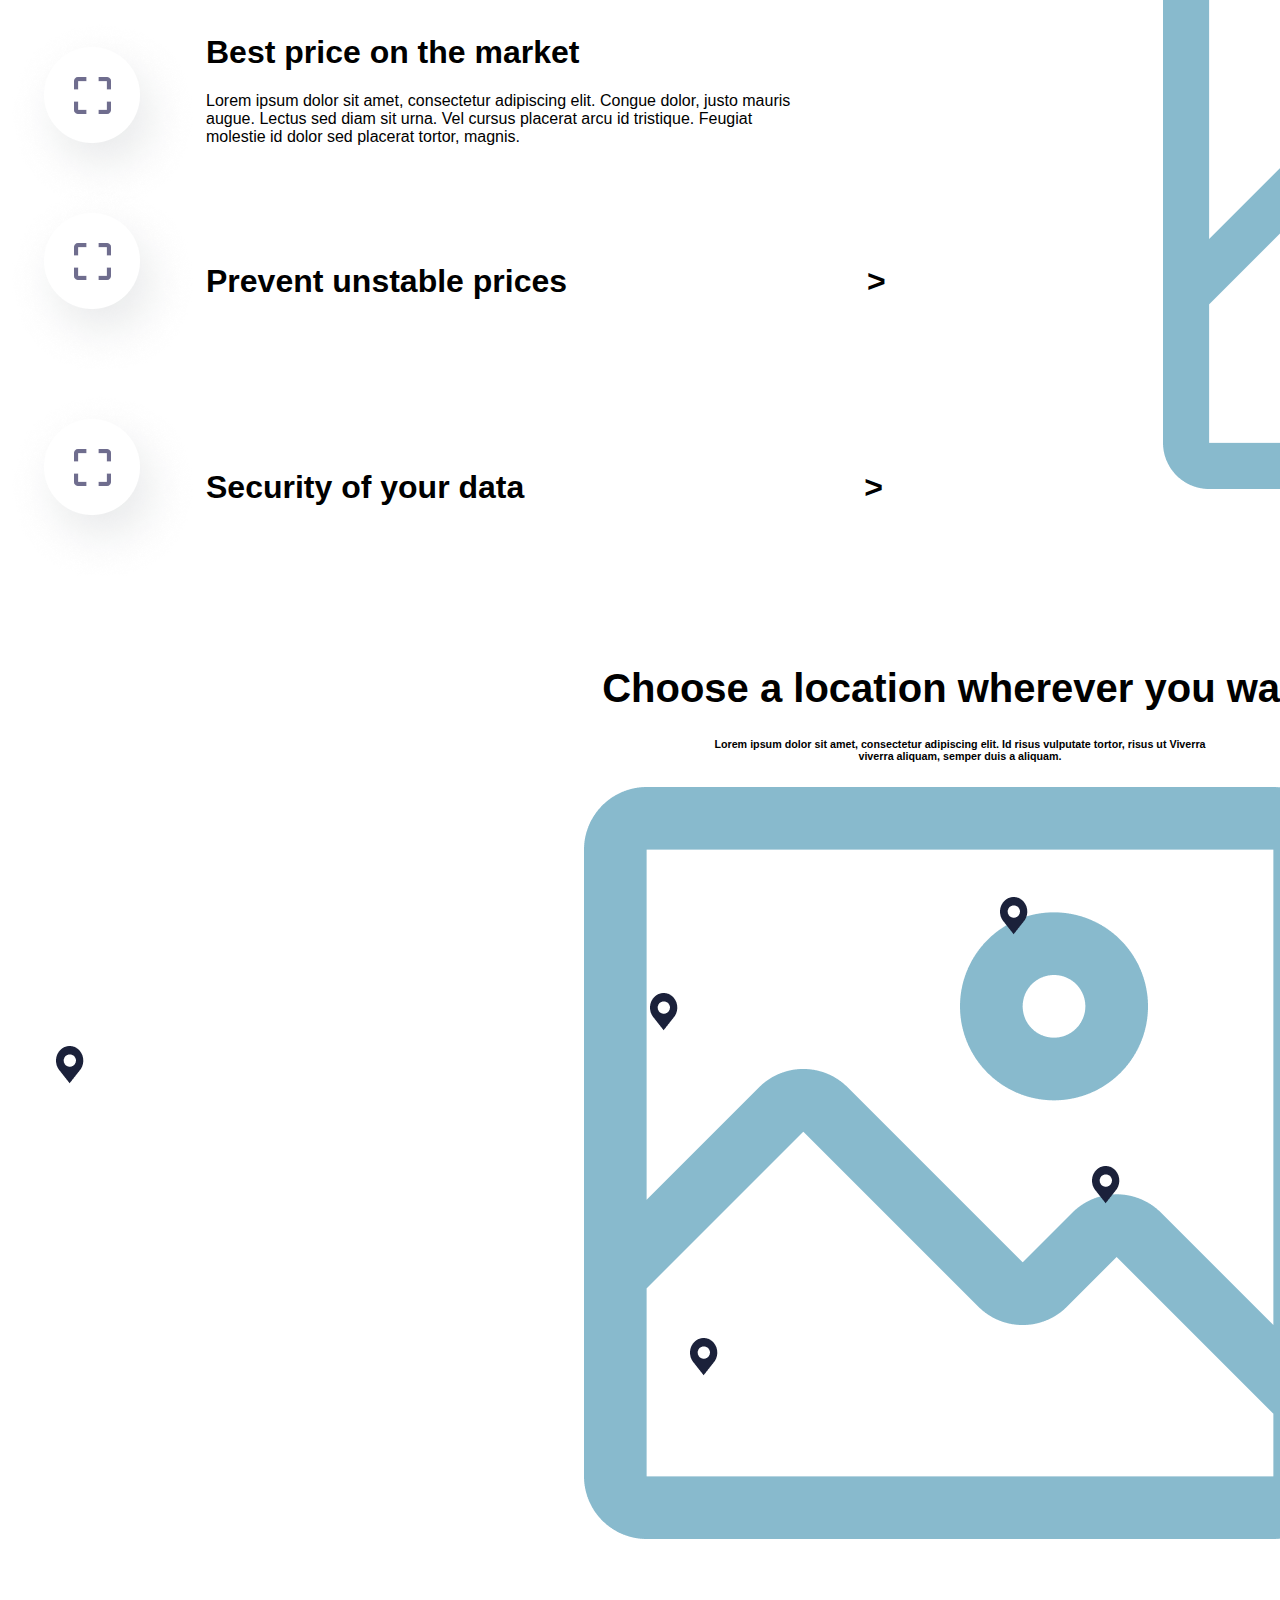
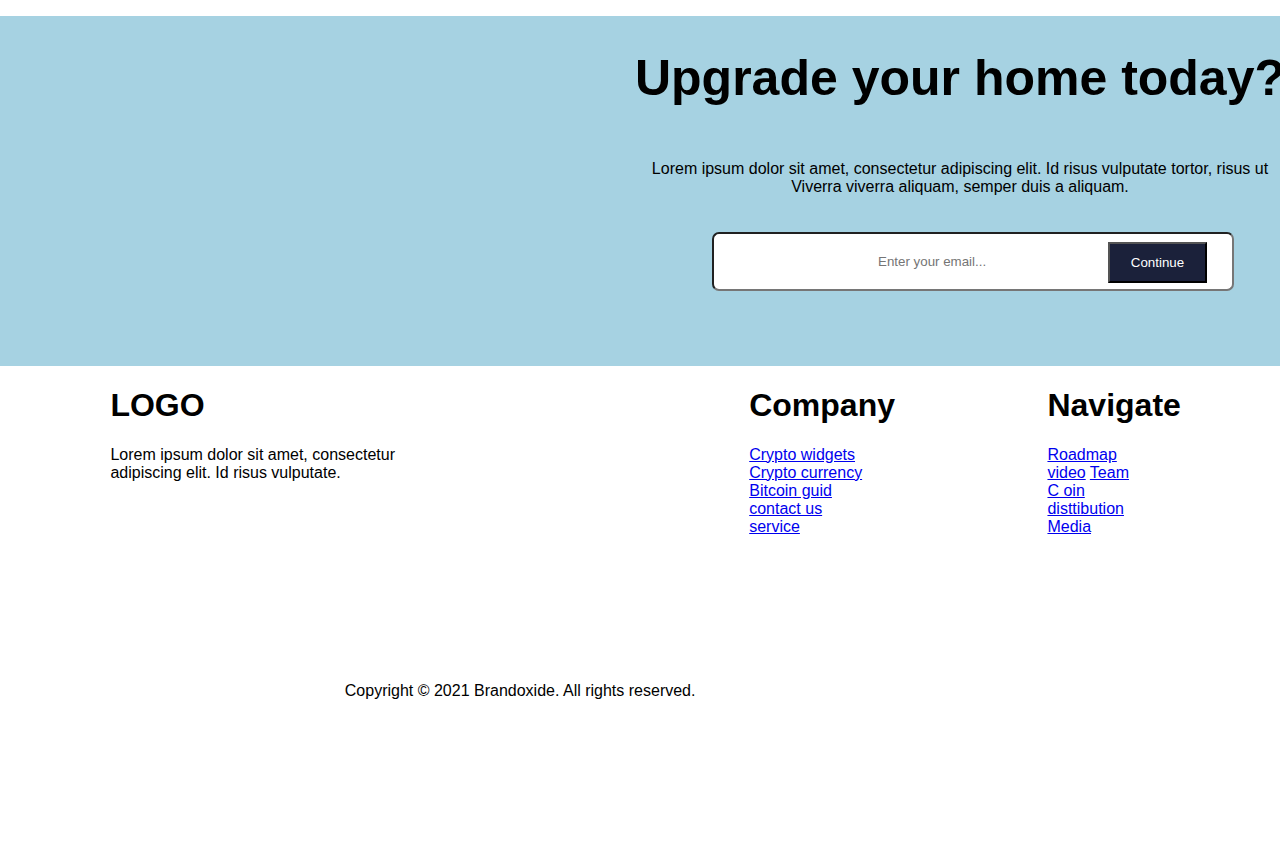
==== commit 241b6a87: "gityu" ====
--- a/index.html
+++ b/index.html
@@ -17,7 +17,6 @@
                 <a href="#"  class="qahfa">Oline Xpriences</a>
             </div>
         </div>
-        //paragruf
             
         <div class="headCon2">
             <a href="#" class="terrsp">Sign  In</a>
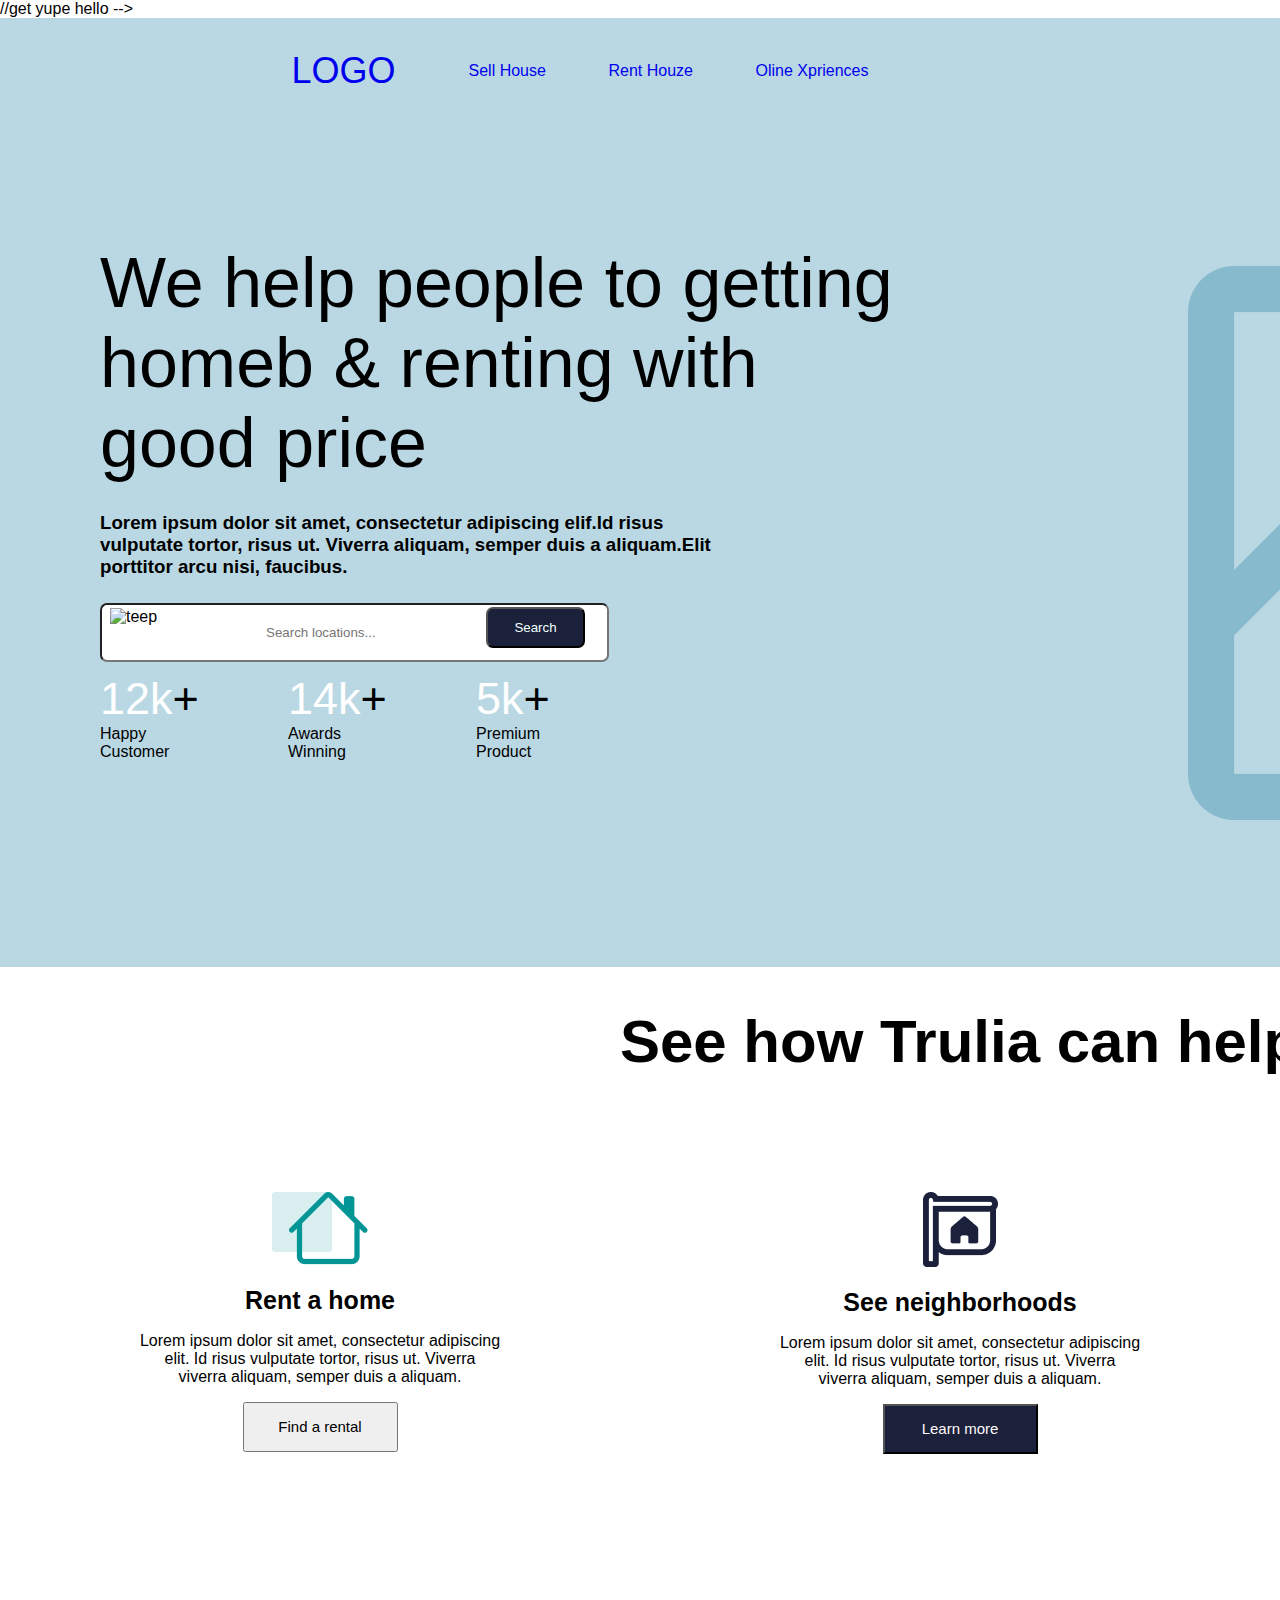
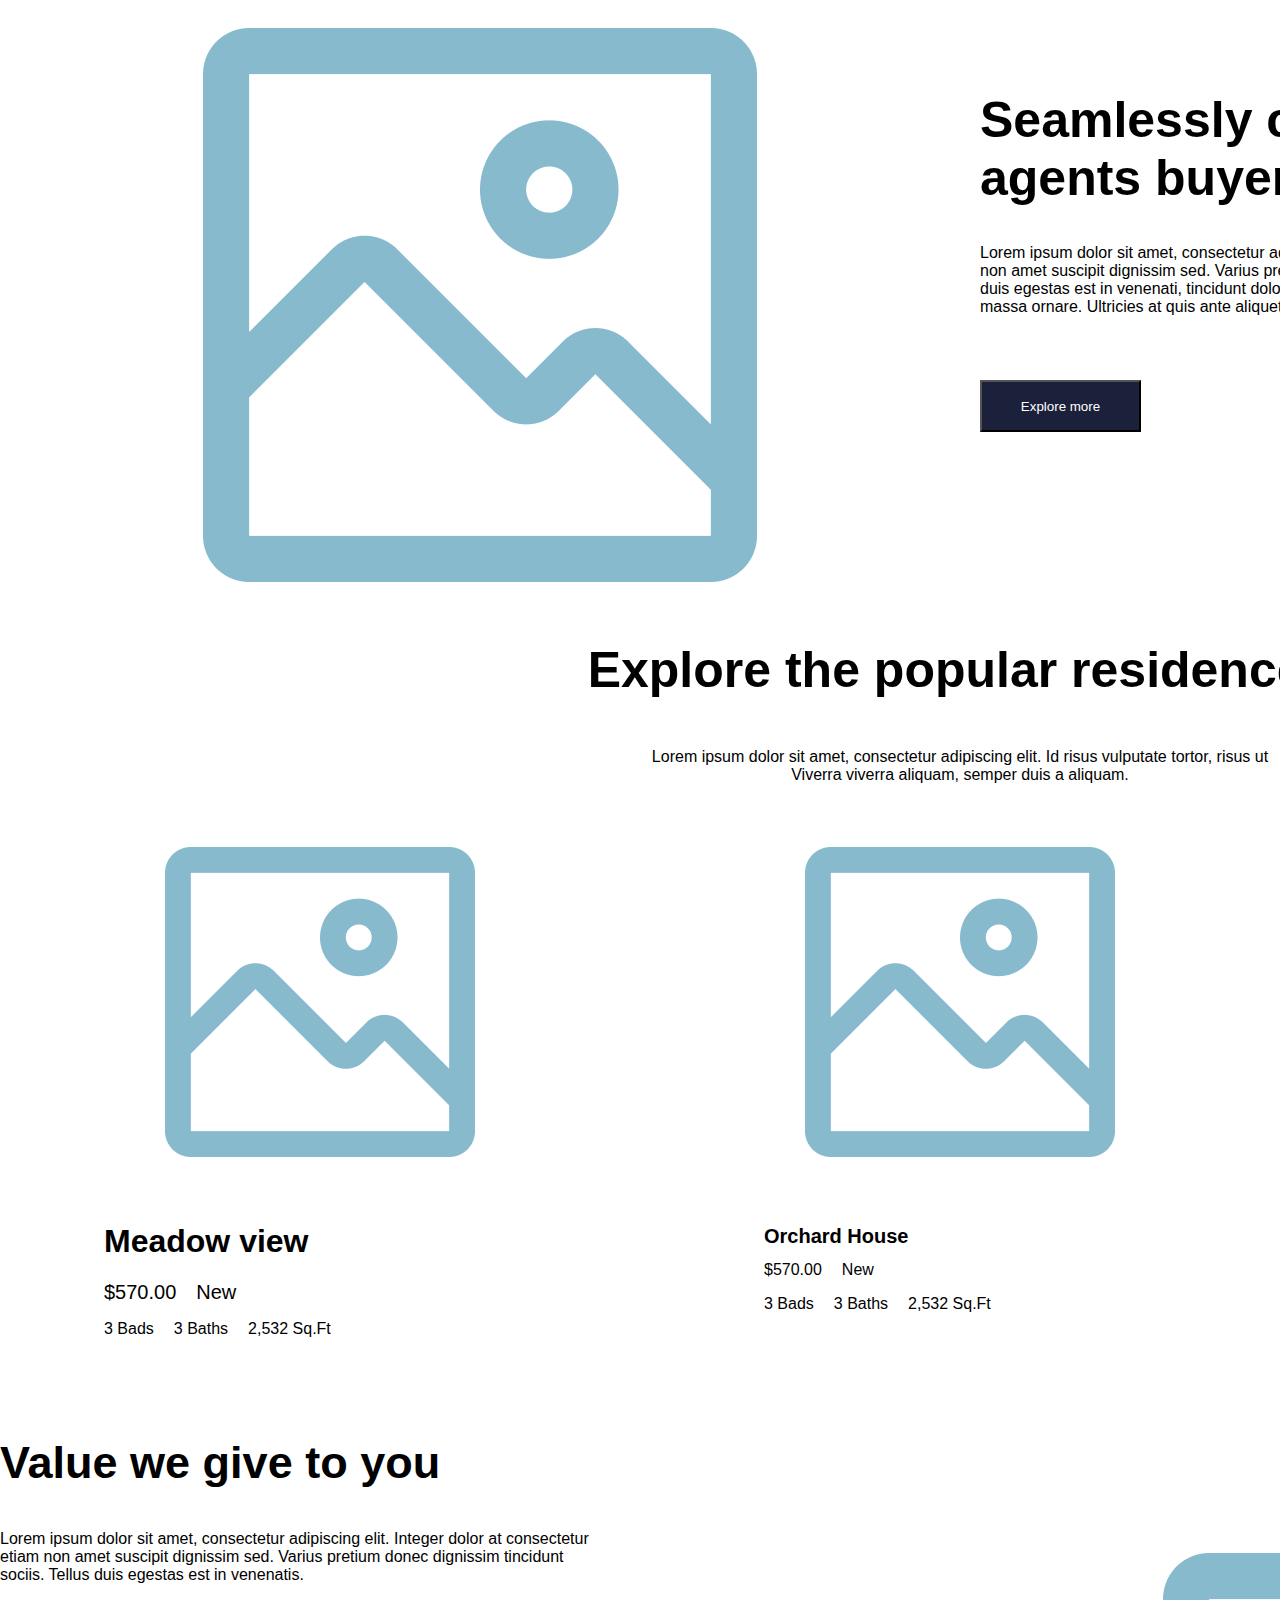
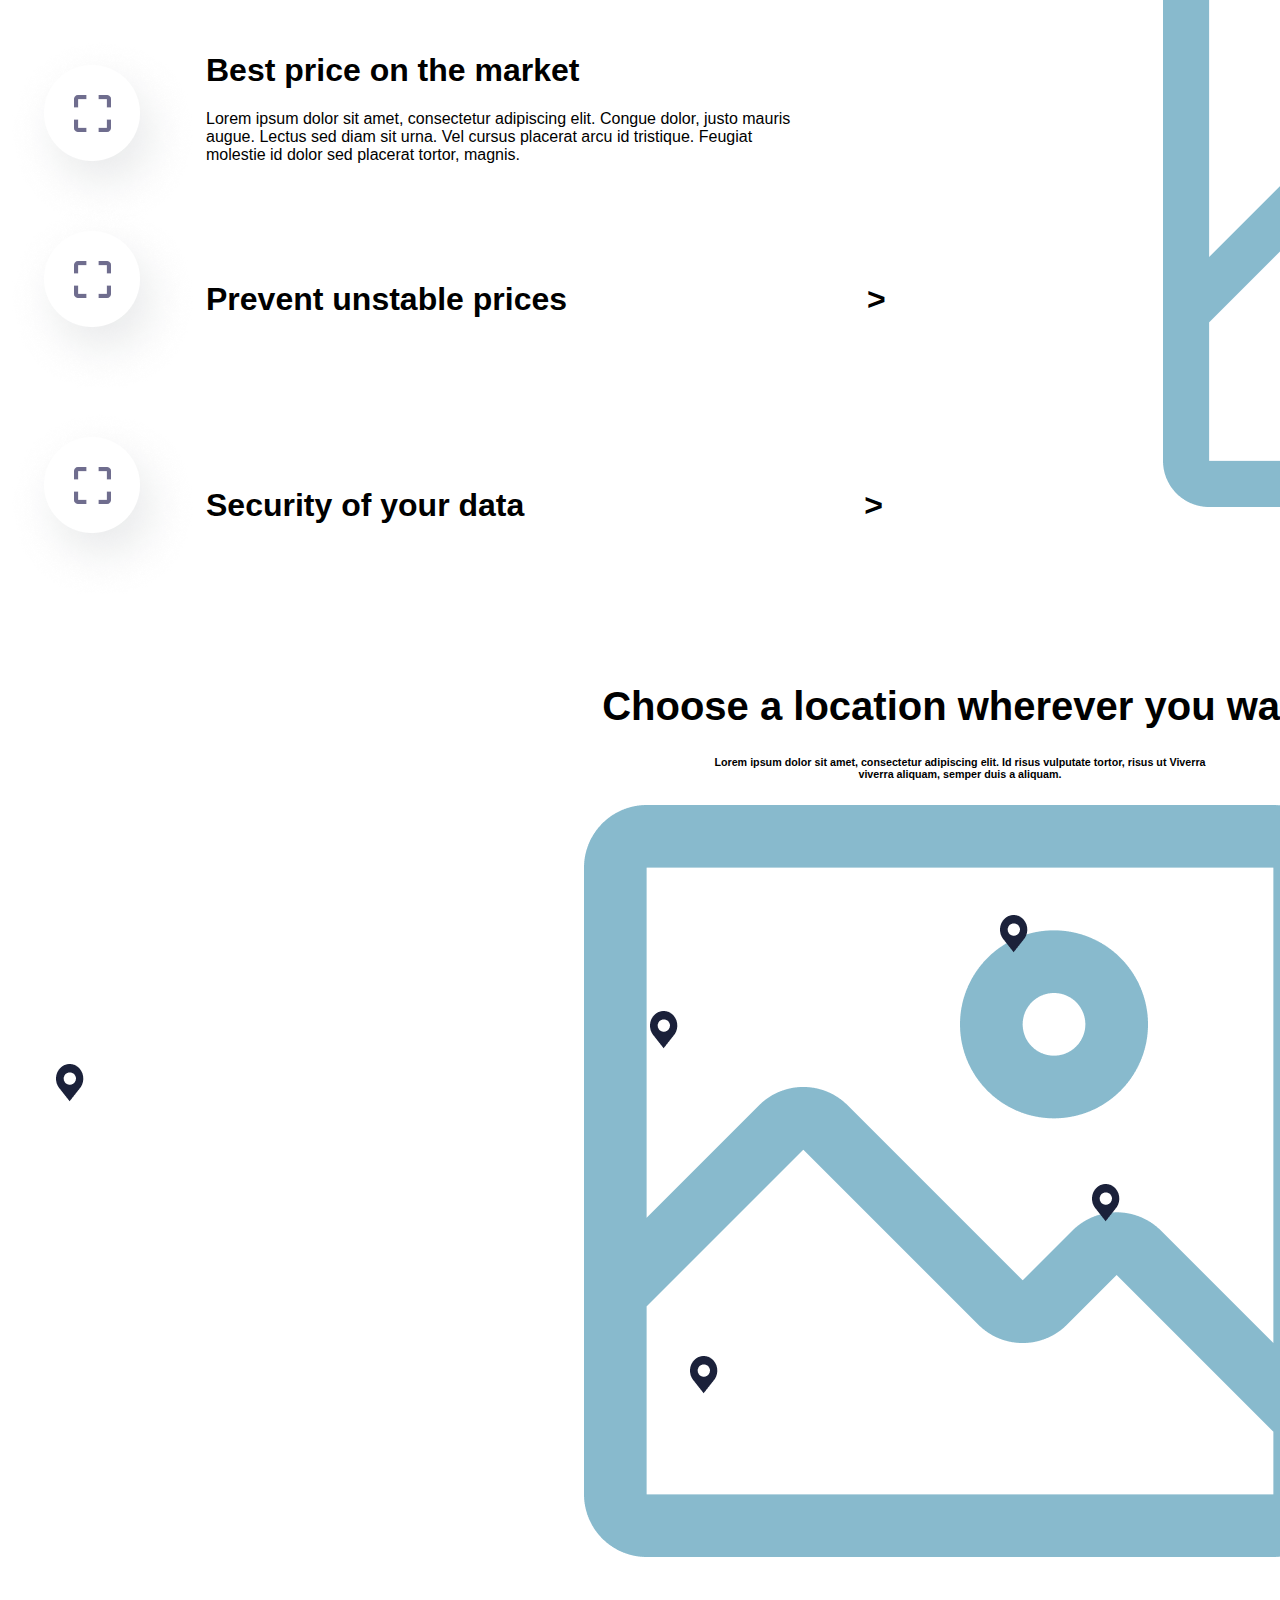
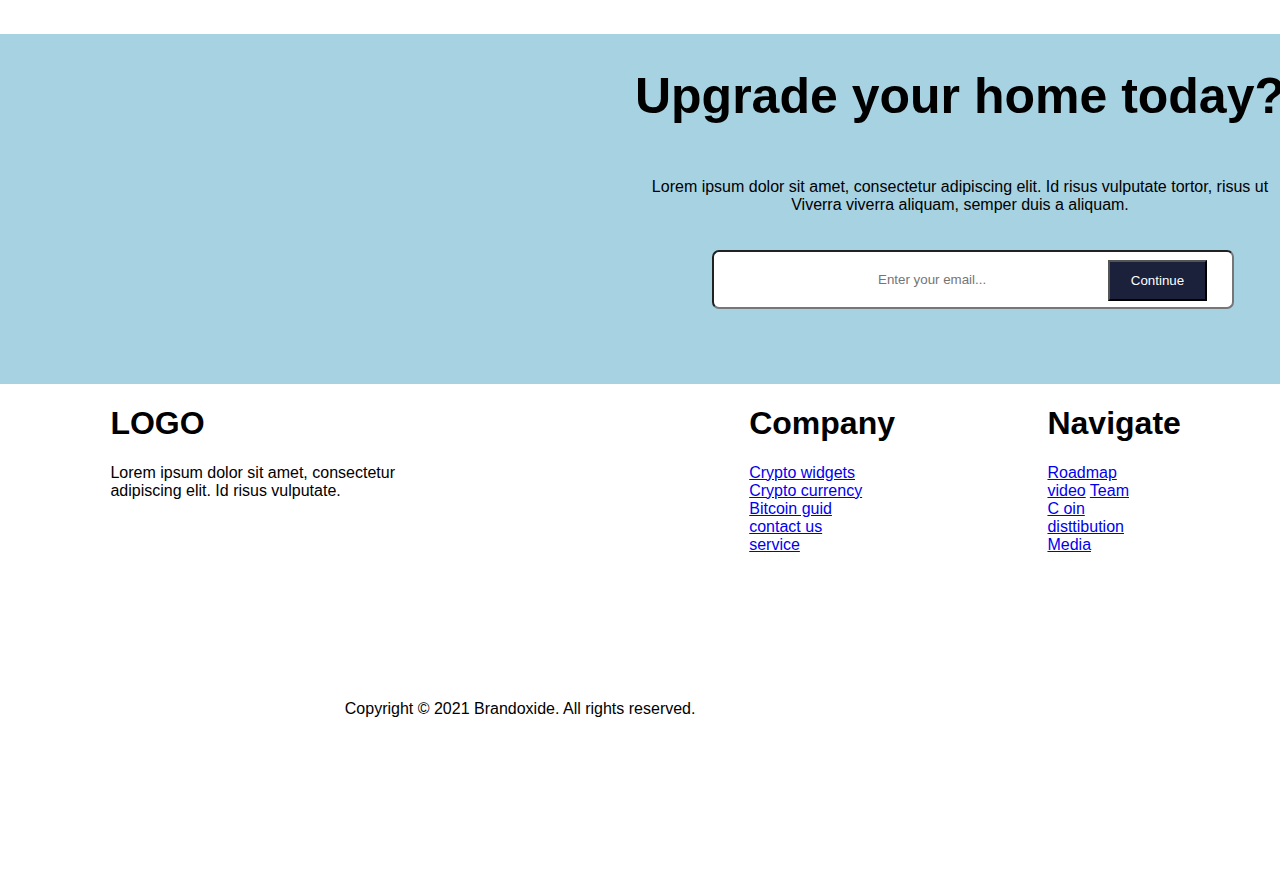
==== commit 2dc138f8: "terru" ====
--- a/index.html
+++ b/index.html
@@ -7,7 +7,8 @@
     <title>Document</title>
     <link rel="stylesheet" href="./css/style.css">
 </head>
-<body>                                                                                                                                                                                                                                                                                                                                  
+<body>
+     //get yupe hello                                                                                                                                                                                                                                                                                                                                   -->
     <header> 
         <div class="headCon1">
             <a href="#" class="retbul">LOGO</a>
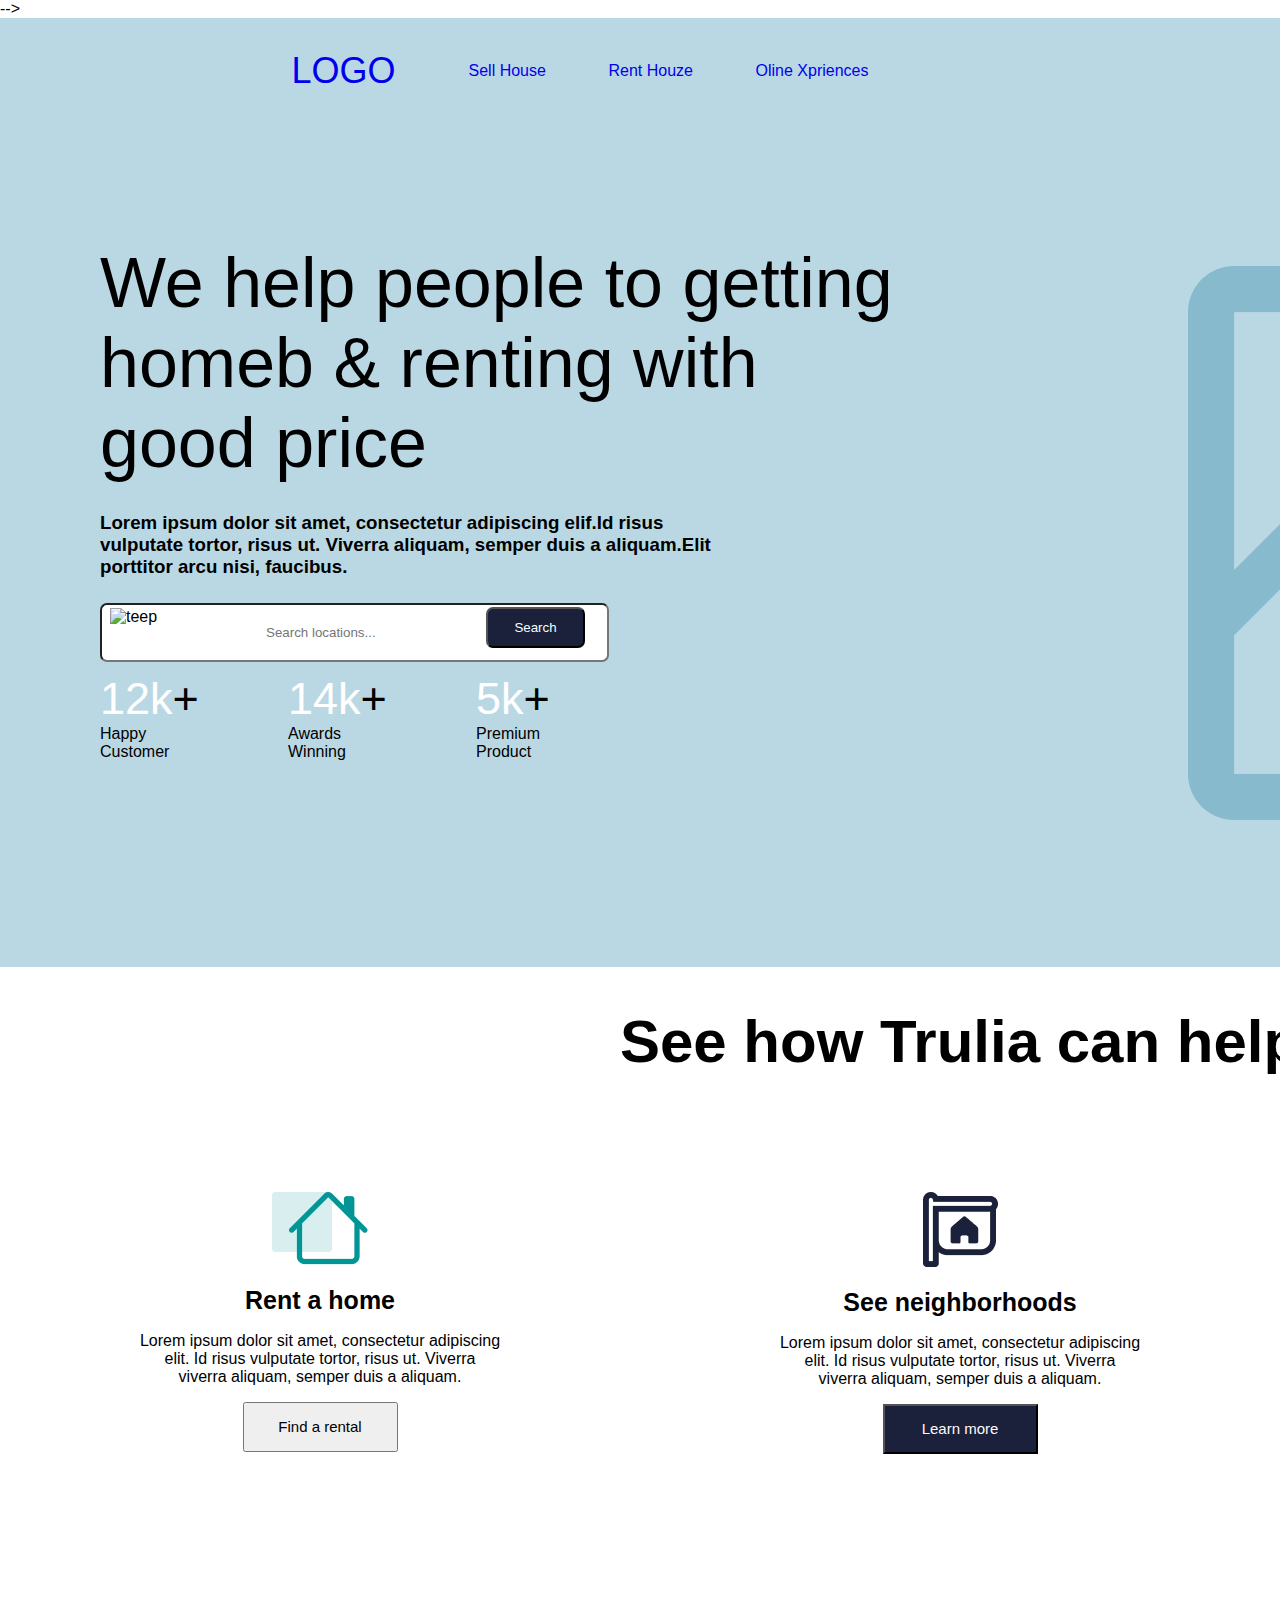
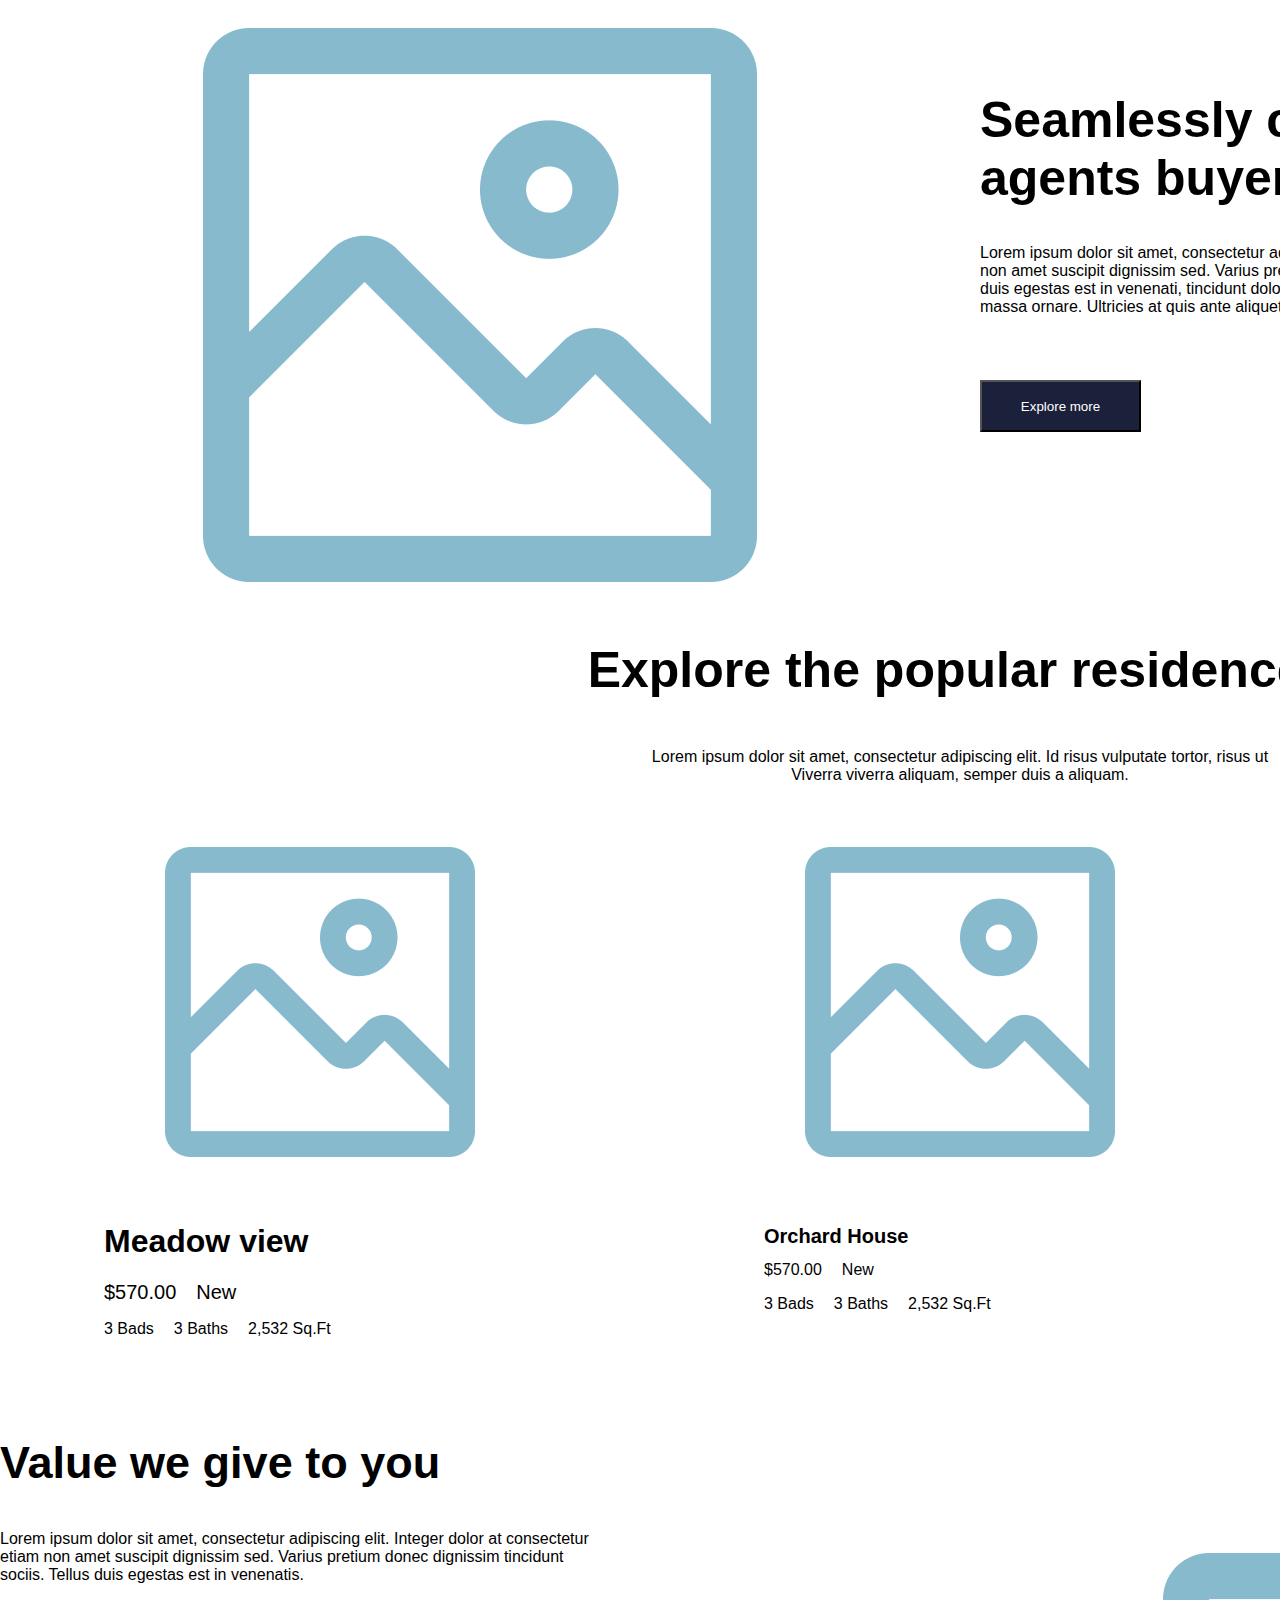
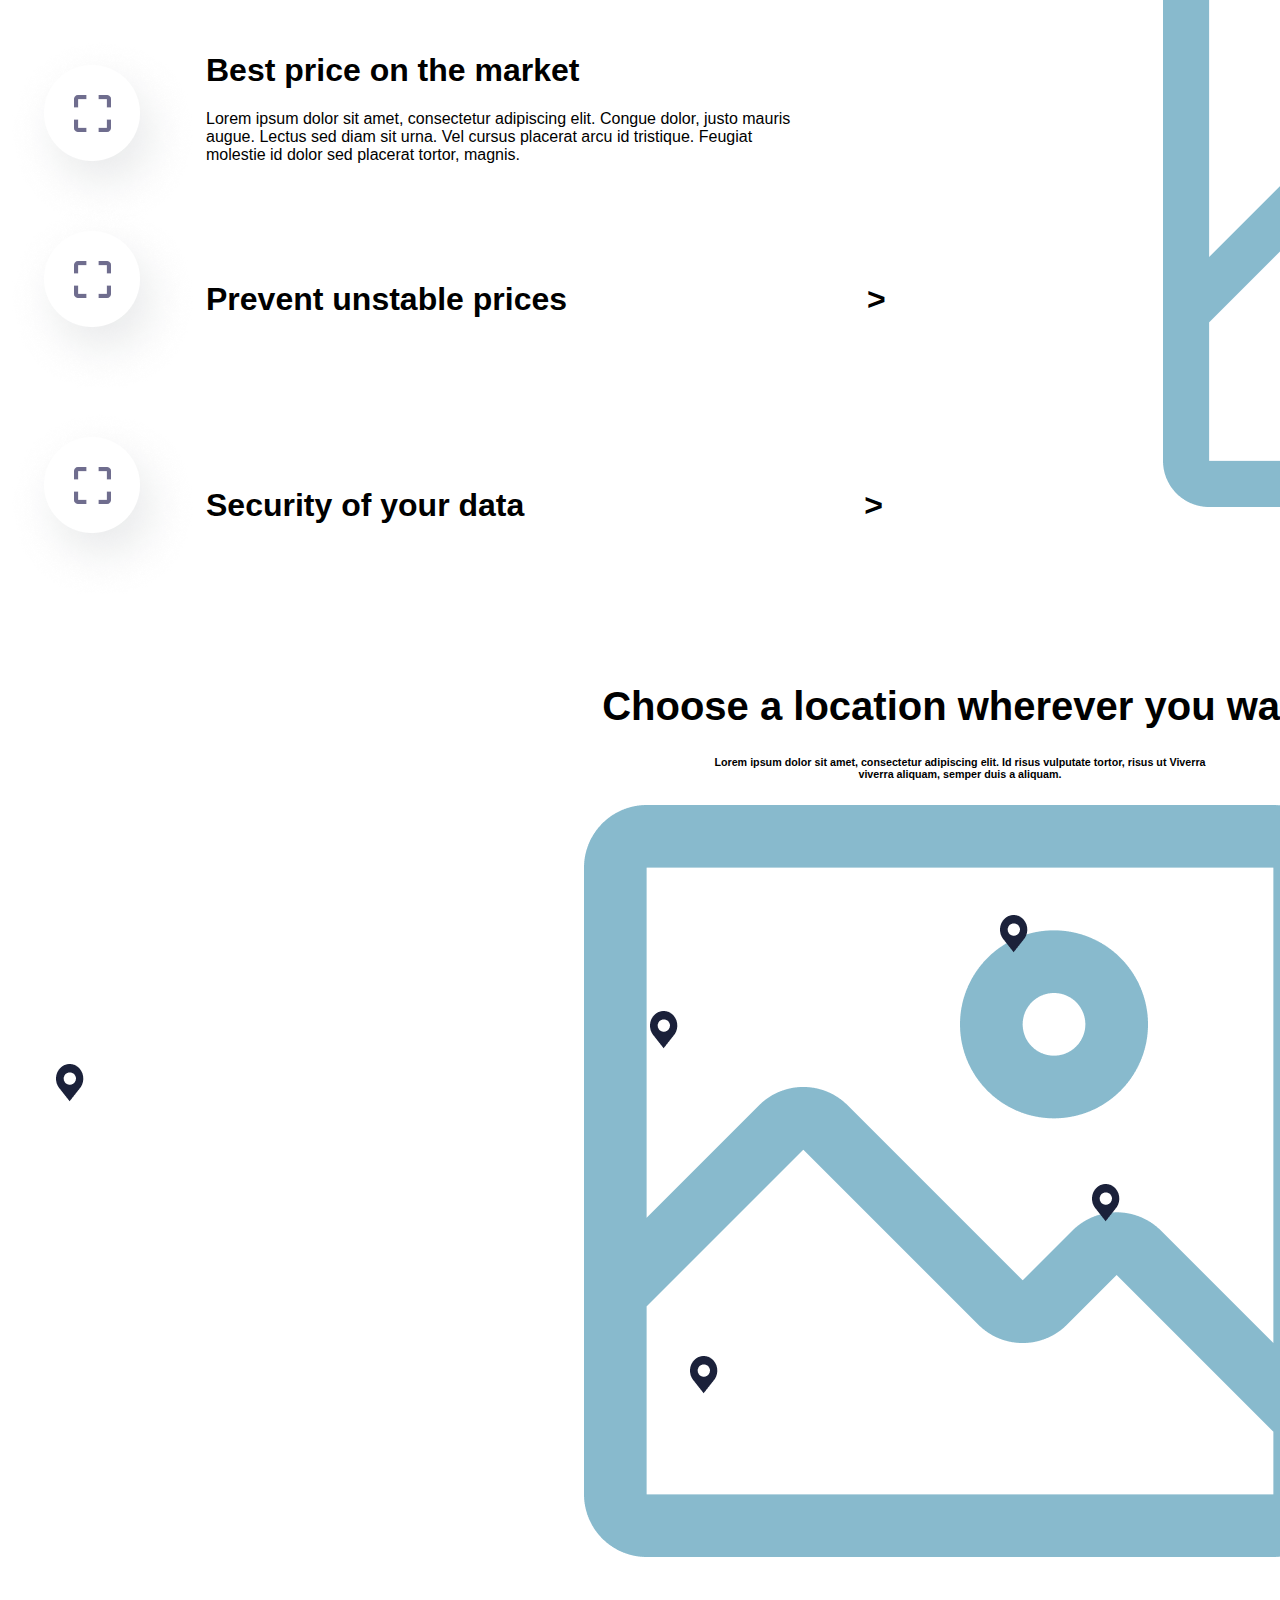
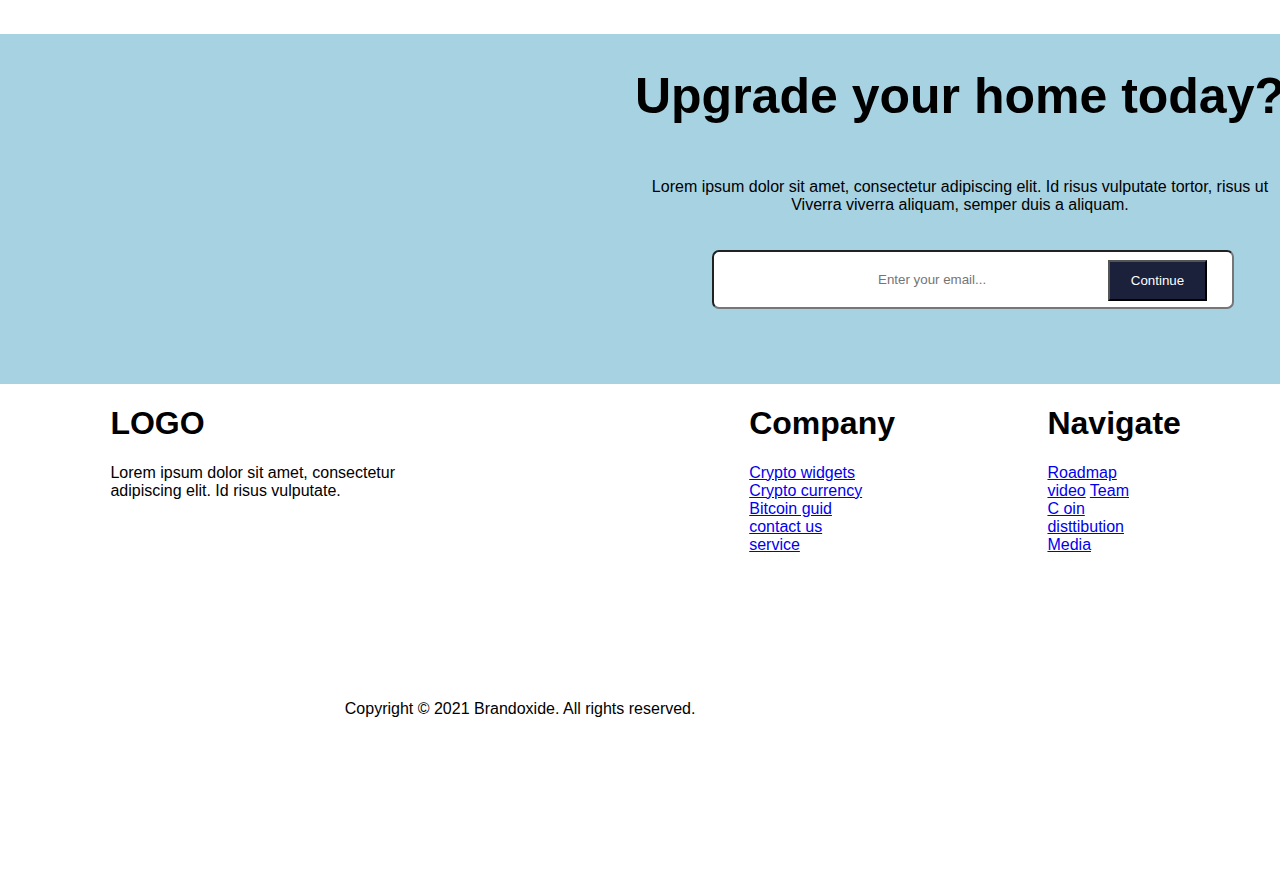
==== commit 8b1a32b1: "yangicha" ====
--- a/index.html
+++ b/index.html
@@ -7,8 +7,8 @@
     <title>Document</title>
     <link rel="stylesheet" href="./css/style.css">
 </head>
-<body>
-     //get yupe hello                                                                                                                                                                                                                                                                                                                                   -->
+<body>  
+    <!-- git salom qalayslar                                                                                                                                                                                                                                                                                                                             --> -->
     <header> 
         <div class="headCon1">
             <a href="#" class="retbul">LOGO</a>
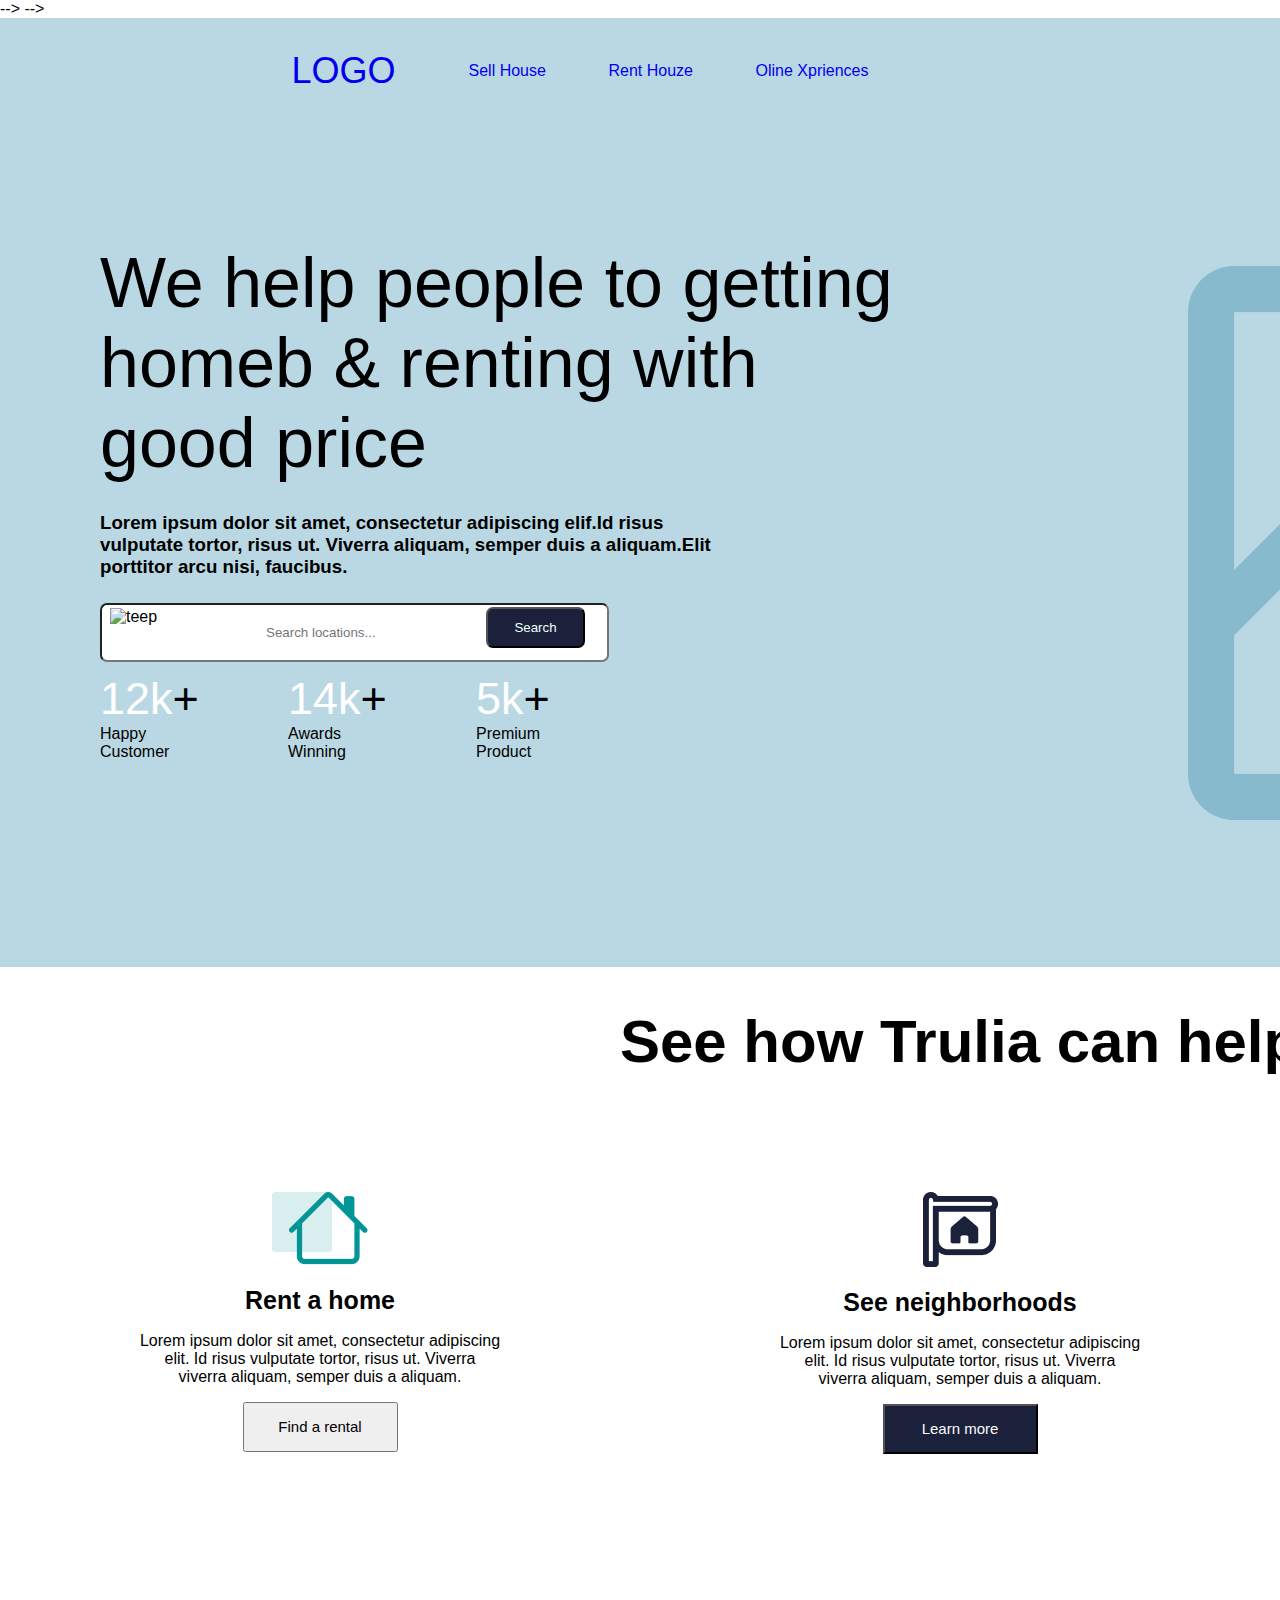
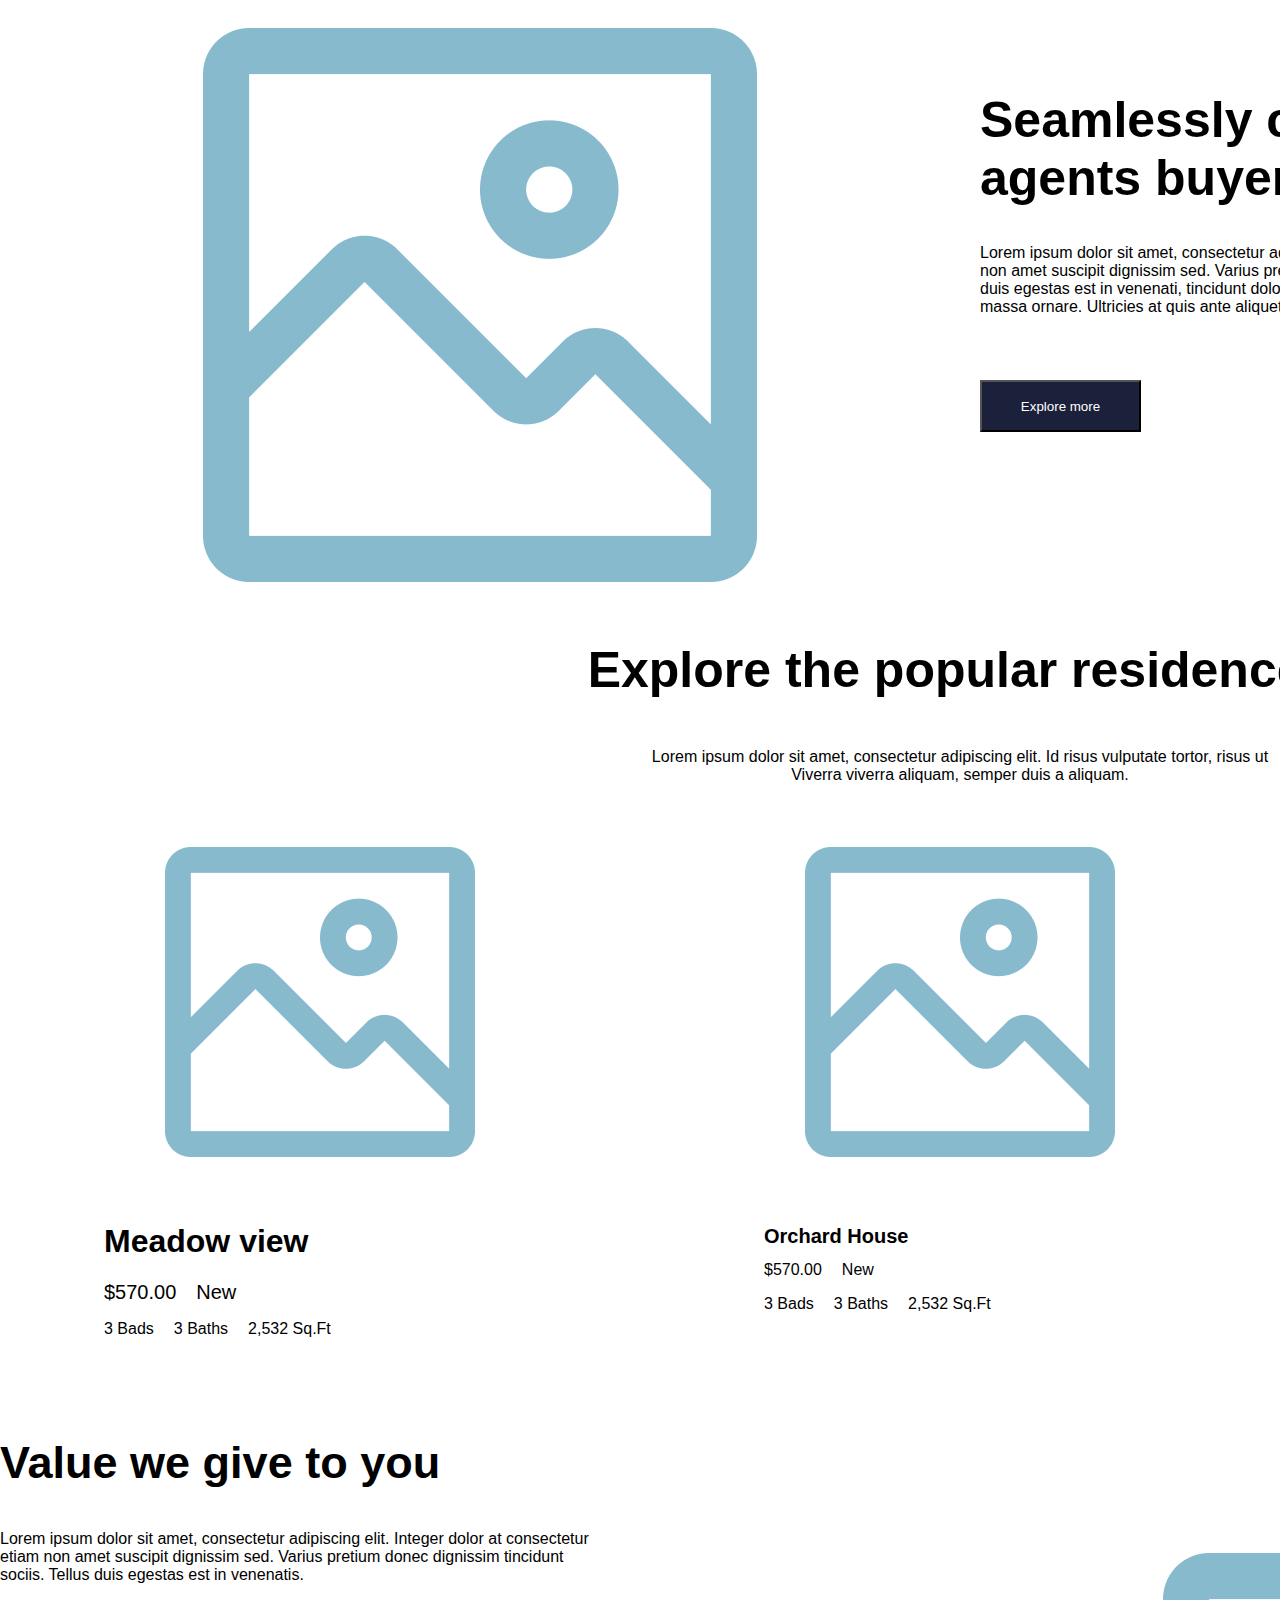
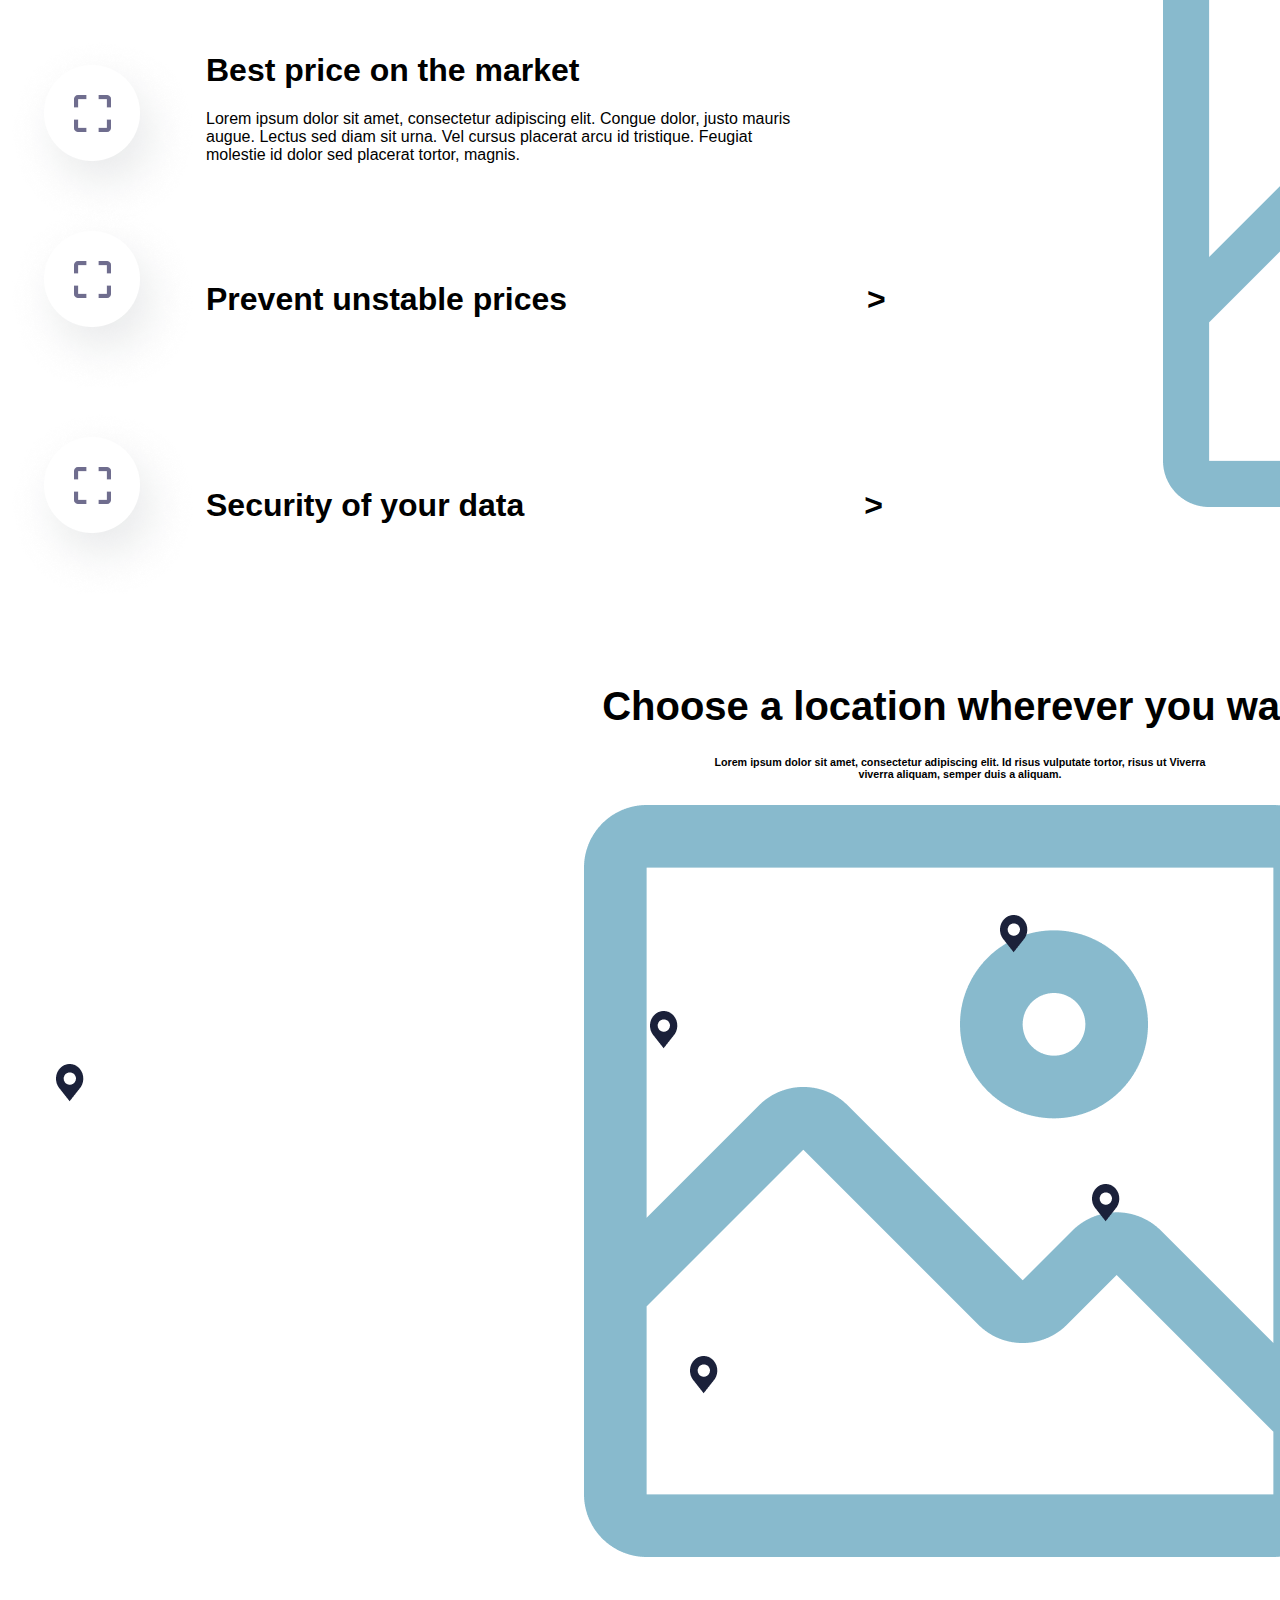
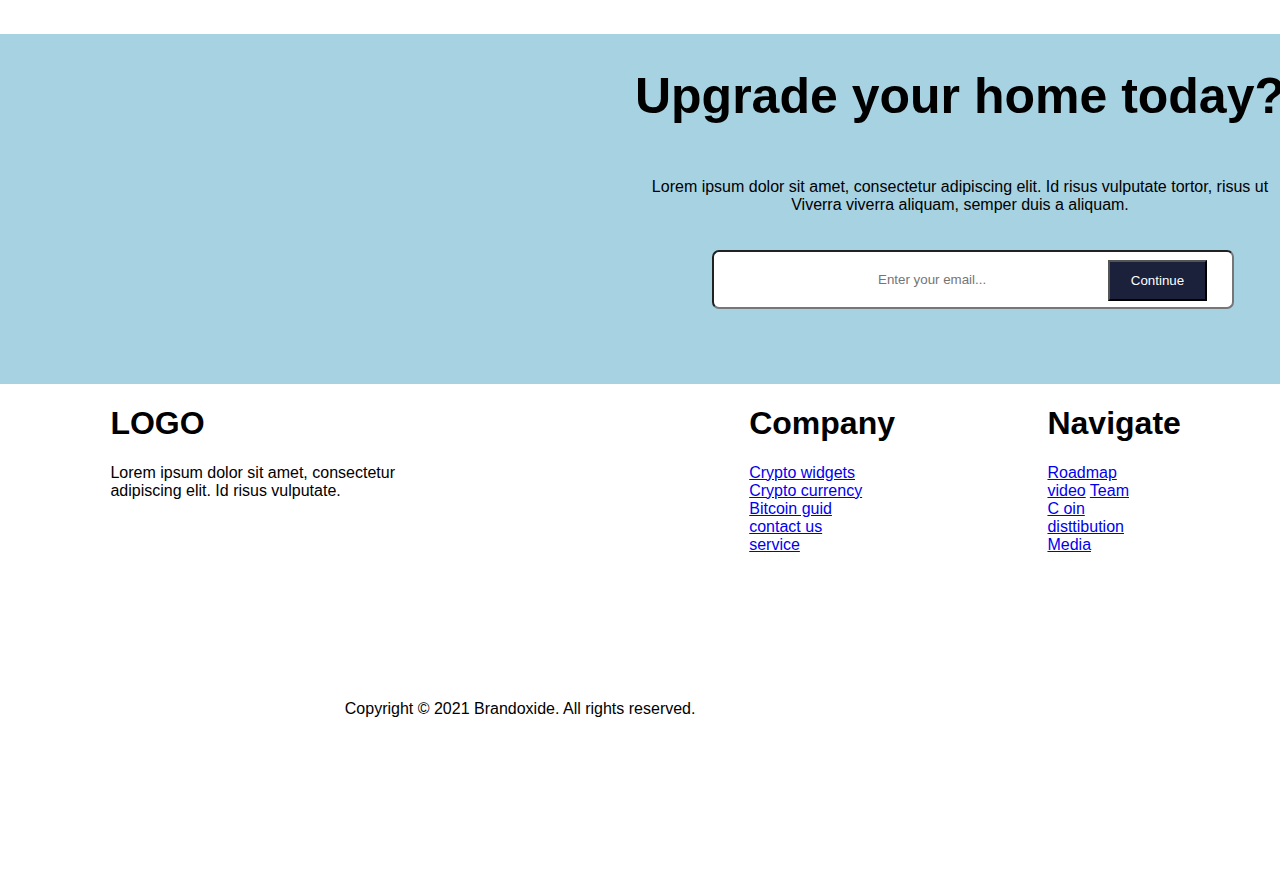
==== commit 0db30a9c: "uchirdim" ====
--- a/index.html
+++ b/index.html
@@ -7,8 +7,7 @@
     <title>Document</title>
     <link rel="stylesheet" href="./css/style.css">
 </head>
-<body>  
-    <!-- git salom qalayslar                                                                                                                                                                                                                                                                                                                             --> -->
+<body>                                                                                                                                                                                                                                                                                                                               --> -->
     <header> 
         <div class="headCon1">
             <a href="#" class="retbul">LOGO</a>
